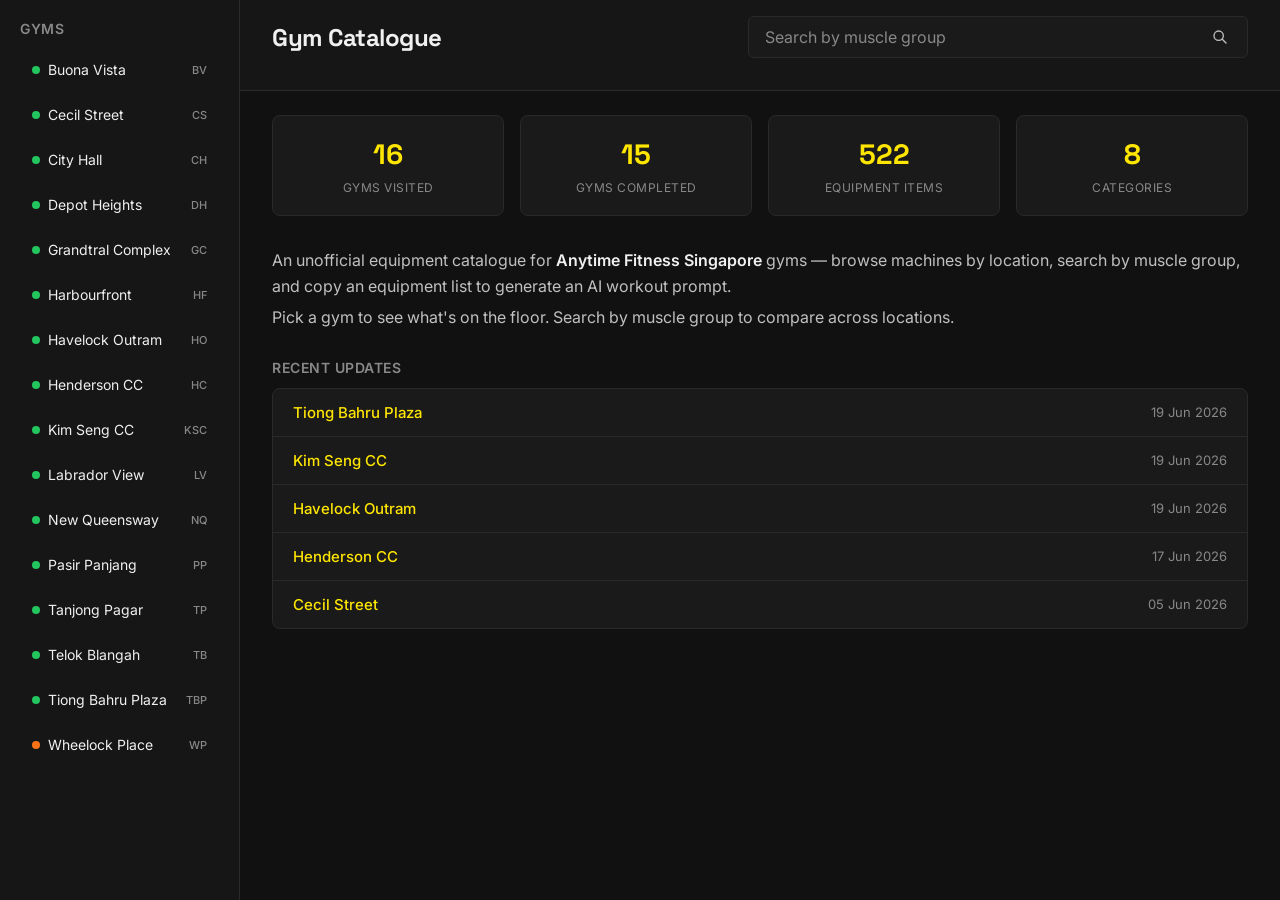
==== index.html @ 00fdc35c "refactor: consolidate all rear delt/pec fly equipment to ?equipment=Pec_Delt_Fly" ====
<!DOCTYPE html>
<html lang="en">
<head>
  <meta charset="UTF-8">
  <meta name="viewport" content="width=device-width, initial-scale=1.0">
  <title>Gym Catalogue</title>
  <link rel="preconnect" href="https://fonts.googleapis.com">
  <link rel="preconnect" href="https://fonts.gstatic.com" crossorigin>
  <link href="https://fonts.googleapis.com/css2?family=Space+Grotesk:wght@500;600;700&family=Inter:wght@400;500;600&display=swap" rel="stylesheet">
  <link rel="stylesheet" href="styles.css?v=3">
  <script>
    (function() {
      var t = localStorage.getItem('gymcat-theme');
      if (t === 'purple') document.documentElement.setAttribute('data-theme', 'purple');
    })();
  </script>
</head>
<body>
  <aside>
    <h2>Gyms</h2>
    <div class="gym-list" id="gymList"></div>
  </aside>

  <main>
    <div class="menu-overlay" id="menuOverlay"></div>
    <div class="search-overlay" id="searchOverlay"></div>

    <div class="mobile-menu" id="mobileMenu">
      <div class="mobile-menu-header">
        <button class="mobile-menu-close" id="mobileMenuCloseBtn">×</button>
        <h2>Gyms</h2>
      </div>
      <div class="gym-list" id="mobileGymList"></div>
    </div>

    <header>
      <div class="header-top">
        <button class="hamburger-btn" id="hamburgerBtn">
          <svg id='Gym_24' width='24' height='24' viewBox='0 0 24 24' xmlns='http://www.w3.org/2000/svg' xmlns:xlink='http://www.w3.org/1999/xlink'><rect width='24' height='24' stroke='none' fill='#000000' opacity='0'/><g transform="matrix(0.51 0 0 0.51 12 12)" ><path style="stroke: none; stroke-width: 1; stroke-dasharray: none; stroke-linecap: butt; stroke-dashoffset: 0; stroke-linejoin: miter; stroke-miterlimit: 4; fill: rgb(0,0,0); fill-rule: nonzero; opacity: 1;" transform=" translate(-24, -23.5)" d="M 23.951172 4 C 23.631328455573957 4.010922517000237 23.323359981622836 4.1238443141423 23.072266 4.322265600000001 L 8.859375 15.519531 C 7.0554772 16.941163 6 19.113506 6 21.410156 L 6 37.5 C 6 40.519774 8.4802259 43 11.5 43 L 36.5 43 C 39.519774 43 42 40.519774 42 37.5 L 42 21.410156 C 42 19.113506 40.944523 16.941163 39.140625 15.519531 L 24.927734 4.3222656 C 24.650349540229175 4.103140866911548 24.30449476949372 3.9890087429870817 23.951172 4 z M 24 7.4101562 L 37.285156 17.876953 C 38.369258 18.731322 39 20.030807 39 21.410156 L 39 37.5 C 39 38.898226 37.898226 40 36.5 40 L 11.5 40 C 10.101774 40 9 38.898226 9 37.5 L 9 21.410156 C 9 20.030807 9.6307412 18.731322 10.714844 17.876953 L 24 7.4101562 z M 17.476562 19.978516 C 16.64890151067337 19.99144637208509 15.98812720333533 20.6723236642177 16 21.5 L 16 23.5 C 16.007650434318233 22.959046125133643 15.723437055746007 22.455877953142583 15.256190725428507 22.183168417770215 C 14.788944395111008 21.910458882397847 14.211055604888992 21.910458882397847 13.743809274571493 22.183168417770215 C 13.276562944253993 22.455877953142583 12.992349565681769 22.959046125133643 13 23.5 L 13 31.5 C 12.992349565681769 32.040953874866354 13.276562944253993 32.54412204685742 13.743809274571493 32.81683158222979 C 14.211055604888994 33.08954111760215 14.788944395111008 33.08954111760215 15.256190725428509 32.81683158222978 C 15.723437055746007 32.54412204685742 16.007650434318233 32.040953874866354 16 31.5 L 16 33.5 C 15.992349565681769 34.040953874866354 16.276562944253993 34.54412204685742 16.743809274571493 34.81683158222979 C 17.211055604888994 35.08954111760215 17.78894439511101 35.08954111760215 18.256190725428507 34.81683158222978 C 18.723437055746007 34.54412204685742 19.007650434318233 34.040953874866354 19 33.5 L 19 29 L 29 29 L 29 33.5 C 28.992349565681767 34.040953874866354 29.276562944253993 34.54412204685742 29.743809274571493 34.81683158222979 C 30.211055604888994 35.08954111760215 30.78894439511101 35.08954111760215 31.256190725428507 34.81683158222978 C 31.723437055746007 34.54412204685742 32.00765043431823 34.040953874866354 32 33.5 L 32 31.5 C 31.992349565681767 32.040953874866354 32.276562944253996 32.54412204685742 32.74380927457149 32.81683158222979 C 33.21105560488899 33.08954111760215 33.78894439511101 33.08954111760215 34.25619072542851 32.81683158222978 C 34.72343705574601 32.54412204685742 35.00765043431823 32.040953874866354 35 31.5 L 35 23.5 C 35.00765043431823 22.959046125133643 34.72343705574601 22.455877953142583 34.25619072542851 22.183168417770215 C 33.78894439511101 21.910458882397847 33.21105560488899 21.910458882397847 32.74380927457149 22.183168417770215 C 32.27656294425399 22.455877953142583 31.992349565681767 22.959046125133643 32 23.5 L 32 21.5 C 32.00765043431823 20.959046125133643 31.723437055746007 20.455877953142583 31.256190725428507 20.183168417770215 C 30.788944395111006 19.910458882397847 30.211055604888994 19.910458882397847 29.743809274571493 20.183168417770215 C 29.276562944253993 20.455877953142583 28.992349565681767 20.959046125133643 29 21.5 L 29 26 L 19 26 L 19 21.5 C 19.005818528115807 21.09438134618371 18.847118847468515 20.703697162002683 18.560089622295813 20.417036087753083 C 18.273060397123114 20.130375013503485 17.882172851963873 19.97217688631442 17.476562 19.978516 z" stroke-linecap="round" /></g></svg>
        </button>
        <a href="/" id="homeLink" class="home-link"><h1>Gym Catalogue</h1></a>
        <div class="search-container" id="searchContainer">
          <input
            type="text"
            id="searchInput"
            class="search-input"
            placeholder="Search by muscle group"
          >
          <button id="searchBtn" class="search-btn" type="button">
            <svg fill="none" stroke="currentColor" viewBox="0 0 24 24"><path stroke-linecap="round" stroke-linejoin="round" stroke-width="2" d="M21 21l-6-6m2-5a7 7 0 11-14 0 7 7 0 0114 0z"></path></svg>
          </button>
          <div class="suggestions" id="suggestions"></div>
        </div>
        <button id="theme-toggle" class="theme-toggle" title="Switch accent colour" aria-label="Switch accent colour"></button>
        <button class="search-toggle-btn" id="searchToggleBtn">
          <svg class="search-icon" fill="none" stroke="currentColor" viewBox="0 0 24 24" style="display: block;"><path stroke-linecap="round" stroke-linejoin="round" stroke-width="2" d="M21 21l-6-6m2-5a7 7 0 11-14 0 7 7 0 0114 0z"></path></svg>
          <svg class="close-icon" fill="none" stroke="currentColor" viewBox="0 0 24 24" style="display: none;"><path stroke-linecap="round" stroke-linejoin="round" stroke-width="2" d="M6 18L18 6M6 6l12 12"></path></svg>
        </button>
      </div>
    </header>

    <div class="content" id="content">
      <div class="empty-state">Loading equipment data...</div>
    </div>

    <div class="modal-overlay" id="equipmentModalOverlay"></div>
    <div class="modal" id="equipmentModal">
      <div class="modal-body">
        <div class="modal-section inline-label">
          <label>Duration:</label>
          <div class="pill-group" id="durationGroup">
            <button type="button" class="pill-btn" data-value="30min">30min</button>
            <button type="button" class="pill-btn" data-value="45min">45min</button>
            <button type="button" class="pill-btn active" data-value="60min">60min</button>
            <button type="button" class="pill-btn" data-value="75min">75min</button>
            <button type="button" class="pill-btn" data-value="90min">90min</button>
          </div>
        </div>

        <div class="modal-section inline-label">
          <label>Focus:</label>
          <div class="pill-group" id="focusGroup">
            <button type="button" class="pill-btn" data-value="Push">Push</button>
            <button type="button" class="pill-btn" data-value="Pull">Pull</button>
            <button type="button" class="pill-btn" data-value="Legs">Legs</button>
            <button type="button" class="pill-btn active" data-value="Full Body">Full Body</button>
            <button type="button" class="pill-btn" data-value="Upper">Upper</button>
            <button type="button" class="pill-btn" data-value="Lower">Lower</button>
          </div>
        </div>

        <div class="modal-section">
          <pre id="equipmentText" class="equipment-text"></pre>
        </div>
      </div>
      <div class="modal-footer">
        <button id="copyEquipmentBtn" class="btn-primary">
          <svg class="btn-icon" width='20' height='20' viewBox='0 0 24 24' xmlns='http://www.w3.org/2000/svg'><g transform="matrix(1 0 0 1 12 12)"><path style="stroke: none; stroke-width: 1; stroke-dasharray: none; stroke-linecap: butt; stroke-dashoffset: 0; stroke-linejoin: miter; stroke-miterlimit: 4; fill: currentColor; fill-rule: nonzero; opacity: 1;" transform="translate(-12, -12)" d="M 4 2 C 2.895 2 2 2.895 2 4 L 2 17 C 2 17.552 2.448 18 3 18 C 3.552 18 4 17.552 4 17 L 4 4 L 17 4 C 17.552 4 18 3.552 18 3 C 18 2.448 17.552 2 17 2 L 4 2 z M 8 6 C 6.895 6 6 6.895 6 8 L 6 20 C 6 21.105 6.895 22 8 22 L 20 22 C 21.105 22 22 21.105 22 20 L 22 8 C 22 6.895 21.105 6 20 6 L 8 6 z M 8 8 L 20 8 L 20 20 L 8 20 L 8 8 z"/></g></svg>
          <span id="copyBtnText">Copy to Clipboard</span>
        </button>
        <button id="equipmentModalCloseBtn" class="btn-secondary">Close</button>
      </div>
    </div>
  </main>

  <script>
    const TAG_SUGGESTIONS = {
      'leg': ['quads', 'hamstrings', 'glutes', 'calves', 'adductors', 'abductors'],
      'upper': ['chest', 'back', 'shoulders', 'arms'],
      'back': ['back', 'biceps'],
      'lat': ['back', 'biceps'],
      'row': ['back', 'biceps'],
      'pull': ['back', 'biceps'],
      'rear': ['back', 'shoulders'],
      'delt': ['shoulders'],
      'chest': ['chest', 'triceps'],
      'fly': ['chest', 'back', 'shoulders'],
      'press': ['chest', 'shoulders', 'triceps'],
      'arm': ['biceps', 'triceps'],
      'bicep': ['biceps'],
      'tricep': ['triceps'],
      'shoulder': ['shoulders'],
      'core': ['core'],
      'card': ['cardio'],
      'quad': ['quads'],
      'ham': ['hamstrings'],
      'glute': ['glutes'],
      'calf': ['calves']
    };

    const ALL_TAGS = ['chest', 'back', 'shoulders', 'arms', 'biceps', 'triceps', 'legs', 'quads', 'hamstrings', 'glutes', 'calves', 'adductors', 'abductors', 'core', 'cardio', 'calisthenics'];

    const PRIMARY_TAGS = new Set(['chest', 'back', 'shoulders', 'arms', 'legs', 'core', 'cardio', 'calisthenics']);

    function isPrimaryTag(tag) {
      return PRIMARY_TAGS.has(tag);
    }

    const GYM_INITIALS = {
      'Buona Vista': 'BV',
      'City Hall': 'CH',
      'Cecil Street': 'CS',
      'Depot Heights': 'DH',
      'Grandtral Complex': 'GC',
      'Harbourfront': 'HF',
      'Henderson CC': 'HC',
      'Havelock Outram': 'HO',
      'Kim Seng CC': 'KSC',
      'Labrador View': 'LV',
      'New Queensway': 'NQ',
      'Pasir Panjang': 'PP',
      'Tanjong Pagar': 'TP',
      'Telok Blangah': 'TB',
      'Tiong Bahru Plaza': 'TBP',
      'Wheelock Place': 'WP'
    };

    const INITIAL_TO_GYM = {};
    Object.entries(GYM_INITIALS).forEach(([gym, initial]) => {
      INITIAL_TO_GYM[initial.toLowerCase()] = gym;
    });

    const machineTypeMap = {
      // Chest machines
      "Chest Press": "Chest Press",
      "Machine Chest Press": "Chest Press",
      "Iso-Lateral Chest Press": "Chest Press",
      "Incline Chest Press": "Chest Press",
      "Decline Chest Press": "Chest Press",
      "Plate-Loaded Chest Press": "Chest Press",
      "Converging Chest Press": "Chest Press",
      "Iso-Lateral Bench Press": "Chest Press",

      // Seated row machines
      "Seated Row": "Seated Row",
      "Machine Row": "Seated Row",
      "Iso-Lateral Row": "Seated Row",
      "Seal Row": "Seated Row",
      "Plate-Loaded Row": "Seated Row",
      "Plate-Loaded Seated Row": "Seated Row",
      "Row": "Seated Row",
      "Low Row": "Seated Row",

      // Lat pulldown machines
      "Lat Pulldown": "Lat Pulldown",
      "Machine Lat Pulldown": "Lat Pulldown",
      "Iso-Lateral Lat Pulldown": "Lat Pulldown",
      "Wide-Grip Lat Pulldown": "Lat Pulldown",
      "Close-Grip Lat Pulldown": "Lat Pulldown",
      "Iso-Lateral Front Lat Pulldown": "Lat Pulldown",

      // Leg press machines
      "Leg Press": "Leg Press",
      "45-Degree Leg Press": "Leg Press",
      "Angled Leg Press": "Leg Press",
      "Horizontal Leg Press": "Leg Press",
      "Vertical Leg Press": "Leg Press",
      "Seated Leg Press": "Leg Press",
      "Linear Leg Press": "Leg Press",

      // Hack squat machines
      "Hack Squat": "Hack Squat",
      "Linear Hack Squat": "Hack Squat",

      // Belt squat machines
      "Belt Squat": "Belt Squat",

      // Generic squat machines
      "Squat Machine": "Squat",
      "Perfect Squat": "Squat",
      "Super Squat Press": "Squat",

      // Shoulder press machines
      "Shoulder Press": "Shoulder Press",
      "Converging Shoulder Press": "Shoulder Press",
      "Multi-Press": "Shoulder Press",

      // Leg curl machines
      "Leg Curl": "Leg Curl",
      "Seated Leg Curl": "Leg Curl",
      "Prone Leg Curl": "Leg Curl",

      // Hip abduction/adduction machines
      "Hip Ab/Ad": "Hip Ab/Ad",
      "Hip Abduction Machine": "Hip Ab/Ad",
      "Hip Adduction Machine": "Hip Ab/Ad",
      "Hip Abductor/Adductor": "Hip Ab/Ad",
      "Hip Abduction/Adduction Machine": "Hip Ab/Ad",
      "Inner/Outer Thigh Machine": "Hip Ab/Ad",

      // Hip thrust machines
      "Hip Thrust": "Hip Thrust",
      "Hip Thrust Machine": "Hip Thrust",
      "Hip Thrust Elite": "Hip Thrust",
      "Glute Drive": "Hip Thrust",

      // Pectoral/rear delt fly machines
      "Pec Delt Fly": "Pec Delt Fly",
      "Rear Delt Fly": "Pec Delt Fly",
      "Rear Delt Reverse Fly Machine": "Pec Delt Fly",
      "Fly/Delt Machine": "Pec Delt Fly",
      "Rear Delt Machine": "Pec Delt Fly",
      "Rear Delt / Pec Fly": "Pec Delt Fly",
      "Pec Fly / Rear Delt": "Pec Delt Fly",
      "Pectoral Fly / Rear Deltoid": "Pec Delt Fly",
      "Rear Delt Pec Fly": "Pec Delt Fly",

      // Abdominal machines
      "Abdominal": "Abdominal",
      "Abdominal Crunch": "Abdominal",
      "Vertical Crunch": "Abdominal",

      // Back extension machines
      "Back Extension": "Back Extension",
      "Back Extension Bench": "Back Extension",

      // Lateral raise machines
      "Lateral Raise": "Lateral Raise",
      "Standing Lateral Raise": "Lateral Raise",
      "Plate Loaded Lat Raise": "Lateral Raise",

      // Cable equipment
      "Cable Station": "Cable Station",
      "Dual Cable Station": "Cable Station",
      "Adjustable Pulley": "Cable Station",
      "Multistation Adjustable Pulley": "Cable Station",
      "Single Pulley": "Cable Station",
      "Dual Adjustable Pulley": "Cable Station",
      "Multistation": "Cable Station",
      "Dual Pulley Pulldown": "Cable Station",
      "FTS Glide": "Cable Station",
      "Longpull 302": "Cable Row",
      "Pulldown 304": "Lat Pulldown",

      // Exercise balls
      "Exercise Ball 55cm": "Exercise Ball",
      "Exercise Ball 65cm": "Exercise Ball"
    };

    let equipmentData = null;
    let currentGym = null;
    let gyms = [];
    let searchMode = false;
    let selectedTags = [];
    let isLandingPage = true;
    let equipmentIndex = {};
    let selectedEquipment = null;

    function encodeEquipmentKey(machineType) {
      return machineType.replace(/ /g, '_').replace(/\//g, '-');
    }

    function decodeEquipmentKey(encoded) {
      return encoded.replace(/_/g, ' ').replace(/-/g, '/');
    }

    function buildEquipmentIndex() {
      equipmentIndex = {};
      for (const gymName of gyms) {
        const gymData = equipmentData.gyms[gymName];
        for (const [category, machines] of Object.entries(gymData.categories || {})) {
          for (const machine of machines) {
            if (machine.available === false) continue;
            // Map machine name to type, or use name if not in map
            const machineType = machineTypeMap[machine.name] || machine.name;
            if (!equipmentIndex[machineType]) {
              equipmentIndex[machineType] = [];
            }
            equipmentIndex[machineType].push({
              gym: gymName,
              category,
              brand: machine.brand,
              name: machine.name,
              notes: machine.notes,
              tags: machine.tags
            });
          }
        }
      }
    }

    async function loadEquipment() {
      try {
        let response = await fetch('equipment.json').catch(() => null);
        if (!response) {
          response = await fetch('./equipment.json').catch(() => null);
        }

        if (response && response.ok) {
          equipmentData = await response.json();
        } else {
          equipmentData = getMockEquipmentData();
        }

        gyms = Object.keys(equipmentData.gyms).sort((a, b) => {
          // Parse dates in "DD MMM YYYY" format
          const dateA = new Date(equipmentData.gyms[a].lastUpdated);
          const dateB = new Date(equipmentData.gyms[b].lastUpdated);
          return dateB - dateA; // Most recent first
        });
        if (gyms.length === 0) {
          showError('No gyms found in data');
          return;
        }

        buildEquipmentIndex();
        renderGymList();
        loadGymFromUrl();
        window.addEventListener('popstate', loadGymFromUrl);
      } catch (error) {
        showError(`Error: ${error.message}`);
      }
    }

    function getMockEquipmentData() {
      return {
        gyms: {
          'Cecil Street': {
            status: 'complete',
            categories: {
              'Upper': [
                { brand: 'Precor', name: 'Chest Press', notes: null, tags: ['chest', 'shoulders', 'triceps'] },
                { brand: 'Matrix', name: 'Lat Pulldown', notes: null, tags: ['back', 'biceps'] }
              ],
              'Lower': [
                { brand: 'Hoist', name: 'Leg Press', notes: null, tags: ['legs', 'quads', 'glutes'] }
              ]
            }
          },
          'Harbourfront': {
            status: 'ongoing',
            categories: {
              'Upper': [
                { brand: 'LifeFitness', name: 'Dual Pulley', notes: null, tags: ['arms', 'back', 'biceps', 'chest', 'core', 'shoulders', 'triceps'] }
              ]
            }
          },
          'Tanjong Pagar': {
            status: 'complete',
            categories: {
              'Calisthenics': [
                { brand: null, name: 'Pull-up Bar', notes: null, tags: ['arms', 'back', 'biceps', 'core'] }
              ]
            }
          }
        }
      };
    }

    function loadGymFromUrl() {
      const params = new URLSearchParams(window.location.search);
      const equipmentFromUrl = params.get('equipment');
      const tagFromUrl = params.get('tag');
      const gymFromUrl = params.get('gym');

      if (equipmentFromUrl) {
        isLandingPage = false;
        const decodedMachineType = decodeEquipmentKey(equipmentFromUrl);
        selectedEquipment = decodedMachineType;
        searchMode = true;
        selectedTags = [];
        document.getElementById('searchInput').value = '';
        updateSuggestions('');
        renderGymList();
        renderEquipmentResults(decodedMachineType);
      } else if (gymFromUrl && tagFromUrl && INITIAL_TO_GYM[gymFromUrl]) {
        // Both gym and tag are present - show filtered gym equipment
        isLandingPage = false;
        selectGym(INITIAL_TO_GYM[gymFromUrl], [tagFromUrl]);
      } else if (tagFromUrl) {
        isLandingPage = false;
        selectedTags = [tagFromUrl];
        searchMode = true;
        selectedEquipment = null;
        document.getElementById('searchInput').value = '';
        updateSuggestions('');
        renderGymList();
        renderSearchResults();
      } else if (gymFromUrl && INITIAL_TO_GYM[gymFromUrl]) {
        isLandingPage = false;
        selectGym(INITIAL_TO_GYM[gymFromUrl]);
      } else if (!currentGym) {
        isLandingPage = true;
        renderLandingPage();
      }
    }

    function renderGymList() {
      const gymList = document.getElementById('gymList');
      const mobileGymList = document.getElementById('mobileGymList');
      [gymList, mobileGymList].forEach(list => {
        if (!list) return;
        list.innerHTML = '';

        // Sort gyms alphabetically
        const sortedGyms = [...gyms].sort();

        sortedGyms.forEach(gym => {
          const link = document.createElement('a');
          link.className = 'gym-item' + (gym === currentGym ? ' active' : '');
          link.href = '?gym=' + GYM_INITIALS[gym].toLowerCase();

          const dot = document.createElement('div');
          dot.className = 'status-dot ' + equipmentData.gyms[gym].status;

          const name = document.createElement('span');
          name.className = 'gym-name';
          name.textContent = gym;

          const initial = document.createElement('span');
          initial.className = 'gym-initial';
          initial.textContent = GYM_INITIALS[gym];

          link.appendChild(dot);
          link.appendChild(name);
          link.appendChild(initial);
          link.addEventListener('click', closeMobileMenu);
          list.appendChild(link);
        });
      });
    }

    function closeMobileMenu() {
      document.getElementById('mobileMenu').classList.remove('active');
      document.getElementById('menuOverlay').classList.remove('active');
      document.body.classList.remove('menu-open');
    }

    function selectGym(gym, tagsToPreserve = []) {
      searchMode = false;
      selectedTags = tagsToPreserve;
      selectedEquipment = null;
      currentGym = gym;
      document.getElementById('searchInput').value = '';
      updateSuggestions('');
      document.getElementById('searchOverlay').classList.remove('active');
      document.getElementById('searchContainer').classList.remove('active');
      const searchIcon = document.querySelector('.search-icon');
      const closeIcon = document.querySelector('.close-icon');
      searchIcon.style.display = 'block';
      closeIcon.style.display = 'none';
      const url = tagsToPreserve.length > 0
        ? `?gym=${GYM_INITIALS[gym].toLowerCase()}&${tagsToPreserve.map(tag => `tag=${tag}`).join('&')}`
        : `?gym=${GYM_INITIALS[gym].toLowerCase()}`;
      window.history.pushState(null, '', url);
      renderGymList();
      renderEquipment();
    }

    function updateSuggestions(input) {
      const suggestionsDiv = document.getElementById('suggestions');
      const inputLower = input.toLowerCase().trim();

      if (!inputLower) {
        suggestionsDiv.innerHTML = '';
        return;
      }

      let relatedTags = new Set();

      for (const [key, tags] of Object.entries(TAG_SUGGESTIONS)) {
        if (key.includes(inputLower) || inputLower.includes(key)) {
          tags.forEach(tag => relatedTags.add(tag));
        }
      }

      if (relatedTags.size === 0) {
        ALL_TAGS.forEach(tag => {
          if (tag.includes(inputLower)) {
            relatedTags.add(tag);
          }
        });
      }

      suggestionsDiv.innerHTML = Array.from(relatedTags)
        .slice(0, 8)
        .map(tag => `
          <div class="suggestion-chip${isPrimaryTag(tag) ? ' primary' : ''}" onclick="selectTag('${tag}')">${tag}</div>
        `)
        .join('');
    }

    function selectTag(tag) {
      selectedTags = [tag];
      searchMode = true;
      selectedEquipment = null;
      document.getElementById('suggestions').innerHTML = '';
      document.getElementById('suggestions').classList.remove('active');
      document.getElementById('searchContainer').classList.remove('active');
      document.getElementById('searchOverlay').classList.remove('active');
      const searchIcon = document.querySelector('.search-icon');
      const closeIcon = document.querySelector('.close-icon');
      searchIcon.style.display = 'block';
      closeIcon.style.display = 'none';
      window.history.pushState(null, '', `?tag=${tag}`);
      renderGymList();
      renderSearchResults();
    }

function selectEquipment(machineName) {
      // Map machine name to type
      const machineType = machineTypeMap[machineName] || machineName;
      selectedEquipment = machineType;
      searchMode = true;
      selectedTags = [];
      document.getElementById('suggestions').innerHTML = '';
      document.getElementById('suggestions').classList.remove('active');
      document.getElementById('searchContainer').classList.remove('active');
      document.getElementById('searchOverlay').classList.remove('active');
      const searchIcon = document.querySelector('.search-icon');
      const closeIcon = document.querySelector('.close-icon');
      searchIcon.style.display = 'block';
      closeIcon.style.display = 'none';
      window.history.pushState(null, '', `?equipment=${encodeEquipmentKey(machineType)}`);
      renderGymList();
      renderEquipmentResults(machineType);
    }

    function renderEquipmentResults(machineType) {
      const content = document.getElementById('content');
      const locations = equipmentIndex[machineType] || [];

      if (locations.length === 0) {
        content.innerHTML = '<div class="empty-state">Equipment not found</div>';
        return;
      }

      // Group locations by gym
      const gymGroups = {};
      locations.forEach(({ gym, brand, name, notes }) => {
        if (!gymGroups[gym]) {
          gymGroups[gym] = [];
        }
        gymGroups[gym].push({ brand, name, notes });
      });

      const uniqueGyms = new Set(locations.map(loc => loc.gym));
      let html = `<div class="search-result-header">${machineType} found in ${uniqueGyms.size} gym${uniqueGyms.size !== 1 ? 's' : ''}</div>`;

      // Render grouped by gym
      const gymList = Object.keys(gymGroups).sort();
      gymList.forEach(gym => {
        const gymInitial = GYM_INITIALS[gym].toLowerCase();
        html += `<h3 class="equipment-gym-heading"><a href="?gym=${gymInitial}" class="outlet-link">${gym}</a></h3>`;

        gymGroups[gym].forEach(({ brand, name, notes }) => {
          const isBranded = brand && brand !== 'Unknown';
          const brandDisplay = isBranded ? `<strong>${brand}</strong> ` : '';
          const notesHtml = notes ? `<span class="equipment-notes">${notes}</span>` : '';
          html += `<div class="equipment-item"><span>${brandDisplay}${name}${notesHtml ? ' ' + notesHtml : ''}</span></div>`;
        });
      });

      content.innerHTML = html;
    }

    function renderSearchResults() {
      const content = document.getElementById('content');

      if (selectedTags.length === 0) {
        renderEquipment();
        return;
      }

      // Group matches by gym
      const gymMatches = {};
      let totalMachines = 0;

      for (const gymName of gyms) {
        const gymData = equipmentData.gyms[gymName];
        const matches = [];

        for (const [category, machines] of Object.entries(gymData.categories || {})) {
          for (const machine of machines) {
            if (machine.available === false) continue;
            const machineMatches = selectedTags.some(tag => machine.tags.includes(tag));
            if (machineMatches) {
              matches.push({ category, machine });
              totalMachines++;
            }
          }
        }

        if (matches.length > 0) {
          gymMatches[gymName] = matches.sort((a, b) => {
            if (a.category !== b.category) return a.category.localeCompare(b.category);
            return a.machine.name.localeCompare(b.machine.name);
          });
        }
      }

      const gymsWithMatches = Object.keys(gymMatches);
      const sortedGyms = gymsWithMatches.sort((a, b) => {
        return gymMatches[b].length - gymMatches[a].length;
      });

      let html = `<div class="search-result-header">${totalMachines} machines across ${gymsWithMatches.length} gyms matching: ${selectedTags.map(t => '<strong>' + t + '</strong>').join(', ')}</div>`;

      // Gym summary cards (show count and preview)
      const gymSummaryRows = sortedGyms.map(gymName => {
        const matches = gymMatches[gymName];
        const gymInitial = GYM_INITIALS[gymName].toLowerCase();
        const equipmentNames = [...new Set(matches.map(m => m.machine.name))];
        const preview = equipmentNames.slice(0, 3).join(', ') + (equipmentNames.length > 3 ? `, +${equipmentNames.length - 3} more` : '');
        const tagParams = selectedTags.map(tag => `tag=${tag}`).join('&');

        return `
          <div class="gym-summary-row">
            <div class="gym-summary-count">${matches.length}</div>
            <div class="gym-summary-info">
              <a href="?gym=${gymInitial}&${tagParams}" class="gym-summary-name">${gymName}</a>
              <div class="gym-summary-preview">${preview}</div>
            </div>
          </div>
        `;
      }).join('');

      html += `
        <div class="gym-summaries">
          <div class="gym-summary-header">
            <div class="gym-summary-count-col">Equipment Count</div>
            <div class="gym-summary-info-col">Gym & Preview</div>
          </div>
          ${gymSummaryRows}
        </div>
      `;

      content.innerHTML = html || '<div class="empty-state">No equipment matches your search</div>';
    }

    function renderEquipment() {
      const content = document.getElementById('content');
      const gymData = equipmentData.gyms[currentGym];
      const status = gymData.status;
      const lastUpdatedDate = gymData.lastUpdated || 'Unknown';
      const statusBadge = status === 'complete' ? `✓ Complete — updated ${lastUpdatedDate}` : `⚠ Partial — updated ${lastUpdatedDate}`;

      let html = `
        <div class="gym-header">
          <div class="gym-title-section">
            <div class="gym-title">${currentGym}</div>
            <div class="status-badge">${statusBadge}</div>
          </div>
          <button class="btn-copy-equipment" id="openEquipmentModalBtn">
            <svg class="btn-icon" width='20' height='20' viewBox='0 0 24 24' xmlns='http://www.w3.org/2000/svg'><g transform="matrix(1 0 0 1 12 12)"><path style="stroke: none; stroke-width: 1; stroke-dasharray: none; stroke-linecap: butt; stroke-dashoffset: 0; stroke-linejoin: miter; stroke-miterlimit: 4; fill: currentColor; fill-rule: nonzero; opacity: 1;" transform="translate(-12, -12)" d="M 4 2 C 2.895 2 2 2.895 2 4 L 2 17 C 2 17.552 2.448 18 3 18 C 3.552 18 4 17.552 4 17 L 4 4 L 17 4 C 17.552 4 18 3.552 18 3 C 18 2.448 17.552 2 17 2 L 4 2 z M 8 6 C 6.895 6 6 6.895 6 8 L 6 20 C 6 21.105 6.895 22 8 22 L 20 22 C 21.105 22 22 21.105 22 20 L 22 8 C 22 6.895 21.105 6 20 6 L 8 6 z M 8 8 L 20 8 L 20 20 L 8 20 L 8 8 z"/></g></svg>
            Copy Equipment
          </button>
        </div>
      `;

      // Collect all machines grouped by category
      const categoryGroups = {};
      for (const [category, machines] of Object.entries(gymData.categories || {})) {
        if (!machines || machines.length === 0) continue;
        categoryGroups[category] = machines;
      }

      if (Object.keys(categoryGroups).length === 0) {
        content.innerHTML = '<div class="empty-state">No equipment data for this gym</div>';
        return;
      }

      // Filter by tags if present in URL
      const filterTags = selectedTags.length > 0 ? selectedTags : [];
      if (filterTags.length > 0) {
        const matchCount = Object.values(categoryGroups).reduce((count, machines) => {
          return count + machines.filter(m => m.available !== false && filterTags.some(tag => m.tags.includes(tag))).length;
        }, 0);
        const tagDisplay = filterTags.map(t => `<strong>${t}</strong>`).join(', ');
        html += `<div class="search-result-header">${currentGym} has ${matchCount} machines matching: ${tagDisplay} — <a href="?gym=${GYM_INITIALS[currentGym].toLowerCase()}">view full equipment list</a></div>`;
      }

      // Check if any machines match filters
      const hasMatchingMachines = Object.values(categoryGroups).some(machines =>
        filterTags.length === 0 || machines.some(m => m.available !== false && filterTags.some(tag => m.tags.includes(tag)))
      );

      if (!hasMatchingMachines) {
        html += '<div class="empty-state">No equipment matches these filters</div>';
        content.innerHTML = html;
        return;
      }

      // Render category cards
      const categoryCards = Object.entries(categoryGroups).map(([category, machines]) => {
        // Filter machines by tags if present
        const displayedMachines = filterTags.length > 0
          ? machines.filter(m => m.available !== false && filterTags.some(tag => m.tags.includes(tag)))
          : machines;

        if (displayedMachines.length === 0) return '';

        const machinesHtml = displayedMachines.map(machine => {
          const isBranded = machine.brand !== 'Unknown';
          const brandDisplay = isBranded ? `<span class="equipment-brand">${machine.brand}</span> ` : '';
          const tagsHtml = machine.tags.map(tag => `<span class="tag" onclick="selectTag('${tag}')">${tag}</span>`).join('');
          if (machine.available === false) {
            return `
            <div class="equipment-item equipment-item--unavailable">
              <span class="equipment-unavailable" title="Not available at ${currentGym}"><span class="equipment-brand">${isBranded ? machine.brand : ''}</span>${isBranded ? ' ' : ''}<strong>${machine.name}</strong></span>
              <div class="equipment-tags">
                ${tagsHtml}
              </div>
            </div>
          `;
          }
          const notesHtml = machine.notes ? `<span class="equipment-notes">${machine.notes}</span>` : '';
          return `
            <div class="equipment-item">
              <span class="clickable-equipment" onclick="selectEquipment('${machine.name.replace(/'/g, "\\'")}')">${brandDisplay}<strong>${machine.name}</strong>${notesHtml ? ' ' + notesHtml : ''}</span>
              <div class="equipment-tags">
                ${tagsHtml}
              </div>
            </div>
          `;
        }).join('');

        return `
          <div class="category-card">
            <div class="category-card-header">
              <h3 class="category-card-heading">${category}</h3>
            </div>
            <div class="category-card-content">
              <div class="equipment-list">
                ${machinesHtml}
              </div>
            </div>
          </div>
        `;
      }).filter(card => card !== '').join('');

      html += `
        <div class="category-cards">
          ${categoryCards}
        </div>
      `;

      content.innerHTML = html;
      styleClickableEquipment();
    }

    function styleClickableEquipment() {
      const equipmentElements = document.querySelectorAll('.clickable-equipment');
      equipmentElements.forEach(elem => {
        elem.style.color = '#333333';
      });
    }

    function showError(message) {
      document.getElementById('content').innerHTML = `<div class="error">${message}</div>`;
    }

    function renderLandingPage() {
      const content = document.getElementById('content');

      // Filter to only complete gyms and sort by lastUpdated (most recent first)
      const completeGyms = gyms.filter(gymName => equipmentData.gyms[gymName].status === 'complete');
      const sortedCompleteGyms = completeGyms.sort((a, b) => {
        const dateA = new Date(equipmentData.gyms[a].lastUpdated);
        const dateB = new Date(equipmentData.gyms[b].lastUpdated);
        return dateB - dateA;
      });

      // Calculate summary stats
      let totalEquipment = 0;
      const totalCategories = new Set();
      Object.values(equipmentData.gyms).forEach(gym => {
        Object.keys(gym.categories).forEach(cat => {
          totalCategories.add(cat);
          totalEquipment += gym.categories[cat].filter(m => m.available !== false).length;
        });
      });

      // Build mobile gym grid (complete gyms only, 2-per-row)
      const completeGymButtons = gyms
        .filter(gymName => equipmentData.gyms[gymName].status === 'complete')
        .map(gymName => `<button class="gym-quick-btn" onclick="selectGym('${gymName.replace(/'/g, "\\'")}')">
          ${gymName}
        </button>`).join('');

      let html = `
        <div class="inventory-summary">
          <div class="summary-item">
            <div class="summary-value">${gyms.length}</div>
            <div class="summary-label">Gyms Visited</div>
          </div>
          <div class="summary-item">
            <div class="summary-value">${completeGyms.length}</div>
            <div class="summary-label">Gyms Completed</div>
          </div>
          <div class="summary-item">
            <div class="summary-value">${totalEquipment}</div>
            <div class="summary-label">Equipment Items</div>
          </div>
          <div class="summary-item">
            <div class="summary-value">${totalCategories.size}</div>
            <div class="summary-label">Categories</div>
          </div>
        </div>

        <div class="homepage-intro">
          <p>An unofficial equipment catalogue for <strong>Anytime Fitness Singapore</strong> gyms — browse machines by location, search by muscle group, and copy an equipment list to generate an AI workout prompt.</p>
          <p>Pick a gym to see what's on the floor. Search by muscle group to compare across locations.</p>
        </div>

        <div class="homepage-gym-index">
          <div class="homepage-gym-grid">${completeGymButtons}</div>
        </div>
      `;

      // Recent updates: top 5 gyms sorted by lastUpdated
      const recentGyms = [...gyms]
        .filter(gymName => equipmentData.gyms[gymName].lastUpdated)
        .sort((a, b) => new Date(equipmentData.gyms[b].lastUpdated) - new Date(equipmentData.gyms[a].lastUpdated))
        .slice(0, 5);

      html += `<div class="recent-updates"><h2 class="recent-updates-title">Recent Updates</h2><ul class="recent-updates-list">`;
      recentGyms.forEach(gymName => {
        const gymData = equipmentData.gyms[gymName];
        html += `
          <li class="recent-update-item">
            <button class="recent-update-gym" onclick="selectGym('${gymName.replace(/'/g, "\\'")}')">${gymName}</button>
            <span class="recent-update-date">${gymData.lastUpdated}</span>
          </li>
        `;
      });
      html += `</ul></div>`;

      content.innerHTML = html;
    }

    function toggleGymSection(headerElement) {
      const section = headerElement.closest('.inventory-gym-section');
      const categoriesDiv = section.querySelector('.inventory-categories');
      const toggleBtn = headerElement.querySelector('.inventory-accordion-toggle');
      const isExpanded = section.getAttribute('data-expanded') === 'true';

      if (isExpanded) {
        section.setAttribute('data-expanded', 'false');
        toggleBtn.setAttribute('aria-expanded', 'false');
        toggleBtn.textContent = '▶';
        categoriesDiv.classList.add('collapsed');
      } else {
        section.setAttribute('data-expanded', 'true');
        toggleBtn.setAttribute('aria-expanded', 'true');
        toggleBtn.textContent = '▼';
        categoriesDiv.classList.remove('collapsed');
      }
    }

    // Equipment Modal Functions
    function openEquipmentModal() {
      if (!currentGym) {
        console.warn('No gym selected');
        return;
      }

      const modal = document.getElementById('equipmentModal');
      const overlay = document.getElementById('equipmentModalOverlay');

      // Reset to defaults - be more specific with selectors
      document.querySelectorAll('#durationGroup .pill-btn').forEach(btn => btn.classList.remove('active'));
      document.querySelectorAll('#focusGroup .pill-btn').forEach(btn => btn.classList.remove('active'));
      document.getElementById('durationGroup').querySelector('[data-value="60min"]').classList.add('active');
      document.getElementById('focusGroup').querySelector('[data-value="Full Body"]').classList.add('active');

      modal.classList.add('active');
      overlay.classList.add('active');

      updateEquipmentModalText();
    }

    function closeEquipmentModal() {
      const modal = document.getElementById('equipmentModal');
      const overlay = document.getElementById('equipmentModalOverlay');
      modal.classList.remove('active');
      overlay.classList.remove('active');
    }

    function updateEquipmentModalText() {
      const gymData = equipmentData.gyms[currentGym];
      const status = gymData.status === 'complete' ? 'Complete' : 'Incomplete';

      const duration = document.querySelector('#durationGroup .pill-btn.active').dataset.value;
      const focusArea = document.querySelector('#focusGroup .pill-btn.active').dataset.value;

      let text = `I'm at ${currentGym}. Generate me a ${duration} ${focusArea} workout from these equipment:\n\n`;

      // Organize by category (exclude explicitly-unavailable equipment)
      for (const [category, machines] of Object.entries(gymData.categories || {})) {
        const availableMachines = (machines || []).filter(m => m.available !== false);
        if (availableMachines.length === 0) continue;
        text += `${category}:\n`;

        availableMachines.forEach(machine => {
          const brandPart = machine.brand && machine.brand !== 'Unknown' ? `${machine.brand}: ` : '';
          const equipmentLine = `${brandPart}${machine.name}${machine.notes ? ` (${machine.notes})` : ''}`;
          text += `- ${equipmentLine}\n`;
        });

        text += `\n`;
      }

      text += `${currentGym} (${status})`;

      document.getElementById('equipmentText').textContent = text;
    }

    function copyEquipmentToClipboard() {
      const textEl = document.getElementById('equipmentText');
      if (!textEl) {
        console.error('Equipment text element not found');
        return;
      }

      const text = textEl.textContent;
      if (!text) {
        console.error('No text to copy');
        return;
      }

      const btn = document.getElementById('copyEquipmentBtn');
      const textSpan = document.getElementById('copyBtnText');
      const originalText = textSpan.textContent;

      // Try modern Clipboard API first
      if (navigator.clipboard && navigator.clipboard.writeText) {
        navigator.clipboard.writeText(text).then(() => {
          textSpan.textContent = 'Copied!';
          btn.disabled = true;
          setTimeout(() => {
            textSpan.textContent = originalText;
            btn.disabled = false;
          }, 2000);
        }).catch(() => {
          fallbackCopy(text, btn, textSpan, originalText);
        });
      } else {
        // Fallback for HTTP or older browsers
        fallbackCopy(text, btn, textSpan, originalText);
      }
    }

    function fallbackCopy(text, btn, textSpan, originalText) {
      const textarea = document.createElement('textarea');
      textarea.value = text;
      textarea.style.position = 'fixed';
      textarea.style.opacity = '0';
      document.body.appendChild(textarea);

      try {
        textarea.select();
        const success = document.execCommand('copy');
        if (success) {
          textSpan.textContent = 'Copied!';
          btn.disabled = true;
          setTimeout(() => {
            textSpan.textContent = originalText;
            btn.disabled = false;
          }, 2000);
        } else {
          throw new Error('execCommand failed');
        }
      } catch (err) {
        console.error('Fallback copy failed:', err);
        textSpan.textContent = 'Copy failed';
        setTimeout(() => {
          textSpan.textContent = originalText;
        }, 2000);
      } finally {
        document.body.removeChild(textarea);
      }
    }

    // Event listeners
    document.getElementById('searchInput').addEventListener('input', (e) => {
      updateSuggestions(e.target.value);
    });

    document.getElementById('searchInput').addEventListener('focus', () => {
      const suggestionsDiv = document.getElementById('suggestions');
      suggestionsDiv.innerHTML = Array.from(PRIMARY_TAGS)
        .sort()
        .map(tag => `
          <div class="suggestion-chip primary" onclick="selectTag('${tag}')">${tag}</div>
        `)
        .join('');
      suggestionsDiv.classList.add('active');
    });

    document.getElementById('hamburgerBtn').addEventListener('click', () => {
      const searchContainer = document.getElementById('searchContainer');
      searchContainer.classList.remove('active');
      document.getElementById('suggestions').classList.remove('active');
      document.getElementById('searchOverlay').classList.remove('active');

      const mobileMenu = document.getElementById('mobileMenu');
      mobileMenu.classList.toggle('active');
      document.getElementById('menuOverlay').classList.toggle('active');

      if (mobileMenu.classList.contains('active')) {
        document.body.classList.add('menu-open');
      } else {
        document.body.classList.remove('menu-open');
      }
    });

    document.getElementById('menuOverlay').addEventListener('click', closeMobileMenu);

    document.getElementById('mobileMenuCloseBtn').addEventListener('click', closeMobileMenu);

    document.getElementById('searchToggleBtn').addEventListener('click', () => {
      const searchContainer = document.getElementById('searchContainer');
      const searchOverlay = document.getElementById('searchOverlay');
      const searchIcon = document.querySelector('.search-icon');
      const closeIcon = document.querySelector('.close-icon');

      searchContainer.classList.toggle('active');
      searchOverlay.classList.toggle('active');

      if (searchContainer.classList.contains('active')) {
        searchIcon.style.display = 'none';
        closeIcon.style.display = 'block';
        setTimeout(() => {
          document.getElementById('searchInput').focus();
        }, 200);
      } else {
        searchIcon.style.display = 'block';
        closeIcon.style.display = 'none';
        document.getElementById('suggestions').classList.remove('active');
      }
    });

    document.getElementById('searchOverlay').addEventListener('click', () => {
      document.getElementById('searchContainer').classList.remove('active');
      document.getElementById('searchOverlay').classList.remove('active');
      document.getElementById('suggestions').classList.remove('active');
    });

    document.getElementById('searchBtn').addEventListener('click', () => {
      const input = document.getElementById('searchInput').value.toLowerCase().trim();
      if (!input) return;

      let matchingTags = [];

      if (ALL_TAGS.includes(input)) {
        matchingTags = [input];
      } else {
        for (const [key, tags] of Object.entries(TAG_SUGGESTIONS)) {
          if (key.includes(input) || input.includes(key)) {
            matchingTags.push(...tags);
            break;
          }
        }

        if (matchingTags.length === 0) {
          matchingTags = ALL_TAGS.filter(tag => tag.includes(input));
        }
      }

      if (matchingTags.length > 0) {
        selectTag(matchingTags[0]);
        document.getElementById('searchContainer').classList.remove('active');
        document.getElementById('suggestions').classList.remove('active');
      }
    });

    document.addEventListener('keydown', (e) => {
      if (e.key === 'Escape') {
        const searchContainer = document.getElementById('searchContainer');
        if (searchContainer.classList.contains('active')) {
          searchContainer.classList.remove('active');
          document.getElementById('suggestions').classList.remove('active');
        }
      }
    });

    document.addEventListener('click', (e) => {
      const searchContainer = document.getElementById('searchContainer');
      if (!searchContainer.contains(e.target)) {
        document.getElementById('suggestions').innerHTML = '';
      }
    });

    // Equipment Modal Event Listeners
    document.addEventListener('click', (e) => {
      if (e.target.closest('#openEquipmentModalBtn')) {
        openEquipmentModal();
      }
    });

    document.getElementById('equipmentModalCloseBtn').addEventListener('click', closeEquipmentModal);

    document.getElementById('equipmentModalOverlay').addEventListener('click', closeEquipmentModal);

    document.addEventListener('click', (e) => {
      if (e.target.classList.contains('pill-btn')) {
        const group = e.target.parentElement;
        group.querySelectorAll('.pill-btn').forEach(btn => btn.classList.remove('active'));
        e.target.classList.add('active');
        updateEquipmentModalText();
      }
    });

    document.getElementById('copyEquipmentBtn').addEventListener('click', copyEquipmentToClipboard);

    // Home link click handler
    document.getElementById('homeLink').addEventListener('click', (e) => {
      e.preventDefault();
      isLandingPage = true;
      currentGym = null;
      searchMode = false;
      selectedTags = [];
      selectedEquipment = null;
      document.getElementById('searchInput').value = '';
      document.getElementById('suggestions').innerHTML = '';
      document.getElementById('searchOverlay').classList.remove('active');
      document.getElementById('searchContainer').classList.remove('active');
      const searchIcon = document.querySelector('.search-icon');
      const closeIcon = document.querySelector('.close-icon');
      searchIcon.style.display = 'block';
      closeIcon.style.display = 'none';
      window.history.pushState(null, '', '/');
      renderGymList();
      renderLandingPage();
    });

    document.getElementById('theme-toggle').addEventListener('click', function() {
      var el = document.documentElement;
      var isPurple = el.getAttribute('data-theme') === 'purple';
      if (isPurple) {
        el.removeAttribute('data-theme');
        localStorage.setItem('gymcat-theme', 'yellow');
      } else {
        el.setAttribute('data-theme', 'purple');
        localStorage.setItem('gymcat-theme', 'purple');
      }
    });

    loadEquipment();
  </script>
</body>
</html>
---- styles.css ----
@charset "UTF-8";
:root {
  /* Base backgrounds */
  --bg-base: #111111;
  --bg-surface: #1a1a1a;
  --bg-sidebar: #161616;
  --bg-header: #161616;
  /* Borders */
  --border: #2a2a2a;
  --border-subtle: #1e1e1e;
  /* Text */
  --text-primary: #f0f0f0;
  --text-secondary: #c0c0c0;
  --text-tertiary: #888888;
  /* Accent — Electric Yellow */
  --accent: #FFE600;
  --accent-hover: #FFC700;
  --accent-muted: rgba(255, 230, 0, 0.12);
  --on-accent: #111111;
  /* Status */
  --status-complete: #22c55e;
  --status-partial: #f97316;
  --status-error: #ef4444;
  /* Theme toggle — shows the OTHER theme's color */
  --toggle-preview: #8B5CF6;
}

[data-theme=purple] {
  --bg-base: #0f0f1a;
  --bg-surface: #1a1025;
  --bg-sidebar: #130e1e;
  --bg-header: #130e1e;
  --border: #2a1f3a;
  --border-subtle: #1f1530;
  --text-secondary: #c4b8d8;
  --text-tertiary: #8a7ea0;
  --accent: #8B5CF6;
  --accent-hover: #7C3AED;
  --accent-muted: rgba(139, 92, 246, 0.15);
  --on-accent: #ffffff;
  --toggle-preview: #FFE600;
}

* {
  margin: 0;
  padding: 0;
  box-sizing: border-box;
}

body {
  font-family: "Inter", -apple-system, BlinkMacSystemFont, "Segoe UI", Roboto, "Helvetica Neue", Arial, sans-serif;
  background-color: var(--bg-base);
  color: var(--text-primary);
  display: flex;
  min-height: 100vh;
}
body.menu-open {
  overflow: hidden;
}

h1 {
  font-family: "Space Grotesk", -apple-system, BlinkMacSystemFont, "Segoe UI", sans-serif;
  font-size: 24px;
  font-weight: 700;
  letter-spacing: -0.5px;
}

h2 {
  font-size: 14px;
  font-weight: 600;
  color: var(--text-tertiary);
  margin-bottom: 12px;
  text-transform: uppercase;
  letter-spacing: 0.5px;
}

h3 {
  font-family: "Space Grotesk", -apple-system, BlinkMacSystemFont, "Segoe UI", sans-serif;
  font-size: 16px;
  font-weight: 600;
  color: var(--text-primary);
}

table {
  width: 100%;
  border-collapse: collapse;
  margin-bottom: 32px;
}

table thead {
  background-color: var(--bg-surface);
}

table th {
  padding: 12px;
  text-align: left;
  font-weight: 600;
  font-size: 14px;
  border-bottom: 2px solid var(--border);
}

table td {
  padding: 12px;
  border-bottom: none;
  font-size: 14px;
}

table tr:not(.tags-row) td {
  border-bottom: none;
}

table tr:hover {
  background-color: var(--bg-surface);
}

a {
  text-decoration: none;
  color: inherit;
  cursor: pointer;
}

.status-dot {
  width: 8px;
  height: 8px;
  border-radius: 50%;
  flex-shrink: 0;
}
.status-dot.complete {
  background-color: var(--status-complete);
}
.status-dot.ongoing {
  background-color: var(--status-partial);
}

.gym-item {
  padding: 12px;
  border-radius: 6px;
  cursor: pointer;
  font-size: 14px;
  display: flex;
  align-items: center;
  gap: 8px;
  transition: all 0.2s;
  text-decoration: none;
  color: var(--text-primary);
  text-align: left;
  width: 100%;
}
.gym-item:hover {
  background-color: var(--bg-surface);
}
.gym-item.active {
  background-color: var(--accent-muted);
  color: var(--accent);
  font-weight: 500;
  box-shadow: inset 3px 0 0 var(--accent);
}

.gym-name {
  flex: 1;
  min-width: 0;
  white-space: nowrap;
  overflow: hidden;
  text-overflow: ellipsis;
}

.gym-initial {
  font-size: 11px;
  color: var(--text-tertiary);
  font-weight: 500;
  min-width: 20px;
  text-align: right;
}

.gym-item.active .gym-initial {
  color: var(--accent);
  opacity: 0.7;
}

.gym-header {
  display: flex;
  justify-content: space-between;
  align-items: center;
  margin-bottom: 16px;
  padding-bottom: 8px;
  border-bottom: 2px solid var(--border);
}

.gym-title {
  font-size: 20px;
  font-weight: 600;
  margin-bottom: 0;
  padding-bottom: 0;
  border-bottom: none;
}

.status-badge {
  font-size: 12px;
  color: var(--text-tertiary);
  margin-bottom: 0;
  white-space: nowrap;
}

button {
  background: none;
  border: none;
  cursor: pointer;
  font-family: "Inter", -apple-system, BlinkMacSystemFont, "Segoe UI", Roboto, "Helvetica Neue", Arial, sans-serif;
}

.search-btn {
  position: absolute;
  right: 12px;
  top: 50%;
  transform: translateY(-50%);
  background: none;
  border: none;
  cursor: pointer;
  padding: 8px;
  width: 32px;
  height: 32px;
  display: flex;
  align-items: center;
  justify-content: center;
}
.search-btn svg {
  width: 20px;
  height: 20px;
  color: var(--text-secondary);
  stroke-width: 1.5;
}
.search-btn:hover svg {
  color: var(--text-primary);
}

.hamburger-btn {
  display: none;
  background: none;
  border: none;
  cursor: pointer;
  padding: 8px;
  width: 40px;
  height: 40px;
  align-items: center;
  justify-content: center;
}
.hamburger-btn svg {
  width: 24px;
  height: 24px;
  color: var(--accent);
}
.hamburger-btn svg path {
  fill: currentColor !important;
}

.search-toggle-btn {
  display: none;
  background: none;
  border: none;
  cursor: pointer;
  padding: 8px;
  width: 40px;
  height: 40px;
  align-items: center;
  justify-content: center;
}
.search-toggle-btn svg {
  width: 24px;
  height: 24px;
  color: var(--text-primary);
}

.mobile-menu-close {
  background: none;
  border: none;
  cursor: pointer;
  font-size: 28px;
  color: var(--text-primary);
  padding: 0;
  display: flex;
  align-items: center;
  justify-content: center;
  width: 32px;
  height: 32px;
  flex-shrink: 0;
  transition: color 0.2s;
}
.mobile-menu-close:hover {
  color: var(--text-secondary);
}

.theme-toggle {
  display: none;
  width: 22px;
  height: 22px;
  border-radius: 50%;
  background: var(--toggle-preview);
  border: 2px solid var(--border);
  flex-shrink: 0;
  cursor: pointer;
  transition: all 0.2s;
}
.theme-toggle:hover {
  transform: scale(1.15);
  border-color: var(--text-secondary);
}

.tag {
  display: inline-block;
  padding: 2px 8px;
  background-color: var(--border);
  border-radius: 12px;
  font-size: 12px;
  color: var(--text-secondary);
  white-space: nowrap;
  cursor: pointer;
  transition: all 0.2s;
}
.tag:hover {
  background-color: var(--accent);
  color: var(--on-accent);
}
.tag.primary {
  background-color: var(--accent-muted);
  color: var(--accent);
}
.tag.primary:hover {
  background-color: var(--accent);
  color: var(--on-accent);
}

.suggestion-chip {
  padding: 4px 12px;
  background-color: var(--bg-base);
  border: 1px solid var(--border);
  border-radius: 16px;
  cursor: pointer;
  font-size: 13px;
  color: var(--text-primary);
  transition: all 0.2s;
}
.suggestion-chip:hover {
  background-color: var(--accent);
  color: var(--on-accent);
  border-color: var(--accent);
}
.suggestion-chip.primary {
  background-color: var(--accent-muted);
  color: var(--accent);
  border-color: transparent;
}
.suggestion-chip.primary:hover {
  background-color: var(--accent);
  color: var(--on-accent);
}

.brand {
  font-weight: 500;
  color: var(--text-secondary);
}

.tags-cell {
  display: flex;
  flex-wrap: wrap;
  gap: 4px;
}

.tags-row {
  display: none;
}
.tags-row td {
  padding: 12px;
  border-bottom: 1px solid var(--border);
}
.tags-row .tags-cell {
  padding: 12px;
}

.outlet-link {
  color: var(--accent);
  text-decoration: none;
  cursor: pointer;
}
.outlet-link:hover {
  text-decoration: underline;
}
.outlet-link:visited {
  color: var(--accent);
}

.clickable-equipment {
  cursor: pointer;
  color: var(--text-primary);
  text-decoration: none;
  display: inline-block;
  transition: color 0.2s;
}
.clickable-equipment strong {
  color: var(--text-primary);
  font-weight: 600;
  transition: color 0.2s;
}
.clickable-equipment .equipment-brand {
  color: var(--text-primary);
  transition: color 0.2s;
}
.clickable-equipment:hover {
  color: var(--accent);
  text-decoration: underline;
  text-decoration-color: var(--accent);
}
.clickable-equipment:hover strong {
  color: var(--accent);
}
.clickable-equipment:hover .equipment-brand {
  color: var(--accent);
}
.clickable-equipment::after {
  content: "↗";
  margin-left: 3px;
  font-size: 11px;
  color: var(--accent);
  opacity: 0;
  transition: opacity 0.2s;
}
.clickable-equipment:hover::after {
  opacity: 1;
}

.search-result-header {
  font-size: 16px;
  color: var(--text-secondary);
  margin-bottom: 16px;
  padding: 12px;
  background-color: var(--bg-surface);
  border: 1px solid var(--border);
  border-radius: 4px;
}

.empty-state {
  padding: 32px;
  text-align: center;
  color: var(--text-tertiary);
}

.error {
  padding: 32px;
  text-align: center;
  color: var(--status-error);
}

.modal-overlay,
.search-overlay {
  display: block;
  position: fixed;
  top: 0;
  left: 0;
  right: 0;
  bottom: 0;
  background-color: rgba(0, 0, 0, 0.75);
  z-index: 999;
  opacity: 0;
  visibility: hidden;
  transition: opacity 0.25s cubic-bezier(0.25, 0.46, 0.45, 0.94), visibility 0.25s cubic-bezier(0.25, 0.46, 0.45, 0.94);
  pointer-events: none;
}
.modal-overlay.active,
.search-overlay.active {
  opacity: 1;
  visibility: visible;
  pointer-events: auto;
}

.modal {
  display: flex;
  flex-direction: column;
  position: fixed;
  top: 50%;
  left: 50%;
  transform: translate(-50%, -50%);
  background-color: var(--bg-surface);
  border: 1px solid var(--border);
  border-radius: 6px;
  box-shadow: 0 10px 40px rgba(0, 0, 0, 0.5);
  width: 90vw;
  max-width: 600px;
  max-height: 85vh;
  overflow-y: auto;
  z-index: 1000;
  opacity: 0;
  visibility: hidden;
  transition: all 0.25s cubic-bezier(0.25, 0.46, 0.45, 0.94);
  pointer-events: none;
}
.modal.active {
  opacity: 1;
  visibility: visible;
  pointer-events: auto;
}

#equipmentModal {
  transform: translate(-50%, calc(-50% - 20px));
}
#equipmentModal.active {
  transform: translate(-50%, -50%);
}

.modal-body {
  padding: 16px;
  flex: 1;
  overflow-y: auto;
}

.modal-section {
  margin-bottom: 16px;
}
.modal-section:last-child {
  margin-bottom: 0;
}

.modal-section.inline-label {
  display: flex;
  align-items: flex-start;
  gap: 12px;
  font-size: 14px;
}
.modal-section.inline-label > label {
  font-weight: 600;
  font-size: 14px;
  margin-top: 4px;
  flex-shrink: 0;
  color: var(--text-secondary);
}
.modal-section.inline-label .radio-group {
  flex: 1;
}

.pill-group {
  display: flex;
  flex-wrap: wrap;
  gap: 8px;
}

.pill-btn {
  padding: 2px 8px;
  background-color: var(--bg-base);
  color: var(--text-secondary);
  border: 1px solid var(--border);
  border-radius: 12px;
  font-size: 14px;
  font-weight: 400;
  cursor: pointer;
  transition: all 0.2s;
  white-space: nowrap;
}
.pill-btn:hover {
  background-color: var(--border);
  color: var(--text-primary);
}
.pill-btn.active {
  background-color: var(--accent);
  color: var(--on-accent);
  border-color: var(--accent);
  font-weight: 500;
}

.equipment-text {
  background-color: var(--bg-base);
  color: var(--accent);
  padding: 12px;
  border-radius: 4px;
  font-family: "Courier New", monospace;
  font-size: 12px;
  max-height: 300px;
  overflow-y: auto;
  white-space: pre-wrap;
  word-wrap: break-word;
  margin: 0;
  border: 1px solid var(--border);
}

.modal-footer {
  display: flex;
  gap: 12px;
  padding: 16px;
  border-top: 1px solid var(--border);
  flex-shrink: 0;
  justify-content: flex-end;
}

.btn-primary,
.btn-secondary {
  padding: 8px 16px;
  border-radius: 4px;
  font-weight: 500;
  cursor: pointer;
  transition: all 0.2s;
  border: none;
  display: flex;
  align-items: center;
  gap: 8px;
  font-family: "Space Grotesk", -apple-system, BlinkMacSystemFont, "Segoe UI", sans-serif;
}

.btn-primary {
  background-color: var(--accent);
  color: var(--on-accent);
  font-weight: 600;
}
.btn-primary:hover:not(:disabled) {
  background-color: var(--accent-hover);
}
.btn-primary:disabled {
  opacity: 0.6;
  cursor: not-allowed;
}

.btn-secondary {
  background-color: var(--bg-base);
  color: var(--text-primary);
  border: 1px solid var(--border);
}
.btn-secondary:hover {
  background-color: var(--border);
}

.btn-copy-equipment {
  padding: 8px 16px;
  background-color: var(--accent);
  color: var(--on-accent);
  border-radius: 4px;
  font-family: "Space Grotesk", -apple-system, BlinkMacSystemFont, "Segoe UI", sans-serif;
  font-weight: 600;
  cursor: pointer;
  transition: all 0.2s;
  border: none;
  white-space: nowrap;
  flex-shrink: 0;
  display: flex;
  align-items: center;
  gap: 8px;
}
.btn-copy-equipment:hover {
  background-color: var(--accent-hover);
}
.btn-copy-equipment .btn-icon {
  width: 18px;
  height: 18px;
  flex-shrink: 0;
}

.gym-title-section {
  flex: 1;
}

.equipment-notes {
  color: var(--text-tertiary);
  font-size: 12px;
  font-style: italic;
}

.gym-summaries {
  display: flex;
  flex-direction: column;
  gap: 12px;
}

.gym-summary-header {
  display: none;
}

.gym-summary-row {
  display: grid;
  grid-template-columns: 70px 1fr;
  gap: 16px;
  padding: 16px;
  background-color: var(--bg-surface);
  border: 1px solid var(--border);
  border-radius: 6px;
  align-items: center;
  transition: all 0.2s;
}
.gym-summary-row:hover {
  border-color: var(--accent);
  box-shadow: 0 0 0 1px var(--accent-muted);
}

.gym-summary-count {
  display: flex;
  align-items: center;
  justify-content: center;
  font-family: "Space Grotesk", -apple-system, BlinkMacSystemFont, "Segoe UI", sans-serif;
  font-size: 24px;
  font-weight: 700;
  color: var(--accent);
  background-color: var(--accent-muted);
  border-radius: 6px;
  padding: 12px 8px;
  min-height: 60px;
  flex-shrink: 0;
}

.gym-summary-info {
  display: flex;
  flex-direction: column;
  gap: 4px;
  min-width: 0;
}

.gym-summary-name {
  font-size: 14px;
  font-weight: 600;
  color: var(--text-primary);
  text-decoration: none;
  cursor: pointer;
  transition: color 0.2s;
}
.gym-summary-name:hover {
  color: var(--accent);
}

.gym-summary-preview {
  font-size: 12px;
  color: var(--text-tertiary);
  line-height: 1.5;
  white-space: nowrap;
  overflow: hidden;
  text-overflow: ellipsis;
}

aside {
  width: 240px;
  background-color: var(--bg-sidebar);
  border-right: 1px solid var(--border);
  padding: 20px;
  flex-shrink: 0;
  overflow-y: auto;
  max-height: 100vh;
  position: sticky;
  top: 0;
}

.gym-list {
  display: flex;
  flex-direction: column;
  gap: 4px;
}

main {
  flex: 1;
  display: flex;
  flex-direction: column;
  overflow: hidden;
}

header {
  background-color: var(--bg-header);
  border-bottom: 1px solid var(--border);
  padding: 16px 32px;
  flex-shrink: 0;
  position: relative;
}
header h1 {
  margin-bottom: 0;
}

.header-top {
  display: flex;
  gap: 16px;
  align-items: center;
  margin-bottom: 16px;
}
.header-top h1 {
  margin-bottom: 0;
  flex-shrink: 0;
}

.search-container {
  display: flex;
  position: relative;
  gap: 0;
  width: 100%;
  max-width: 500px;
  margin-left: auto;
}

.search-input {
  flex: 1;
  padding: 10px 16px;
  padding-right: 80px;
  border: 1px solid var(--border);
  border-radius: 6px;
  font-size: 16px;
  font-family: inherit;
  background-color: var(--bg-surface);
  color: var(--text-primary);
}
.search-input::placeholder {
  color: var(--text-tertiary);
}
.search-input:focus {
  outline: none;
  border-color: var(--accent);
  box-shadow: 0 0 0 2px var(--accent-muted);
}

.suggestions {
  position: absolute;
  top: calc(100% + 4px);
  left: 0;
  right: 0;
  display: none;
  flex-wrap: wrap;
  gap: 4px;
  background-color: var(--bg-surface);
  border: 1px solid var(--border);
  border-radius: 6px;
  padding: 12px;
  z-index: 1000;
  box-shadow: 0 4px 12px rgba(0, 0, 0, 0.35);
}
.suggestions:not(:empty) {
  display: flex;
}

.content {
  flex: 1;
  overflow-y: auto;
  padding: 24px 32px;
}

.mobile-menu {
  position: fixed;
  top: 0;
  left: 0;
  bottom: 0;
  width: 240px;
  background: var(--bg-sidebar);
  border-right: 1px solid var(--border);
  z-index: 1000;
  padding: 20px;
  overflow-y: auto;
  flex-direction: column;
  gap: 4px;
  display: flex;
  transform: translateX(-100%);
  transition: transform 0.25s cubic-bezier(0.25, 0.46, 0.45, 0.94);
  pointer-events: none;
}
.mobile-menu.active {
  transform: translateX(0);
  pointer-events: auto;
}

.mobile-menu-header {
  display: flex;
  align-items: center;
  gap: 8px;
  margin-bottom: 12px;
}
.mobile-menu-header h2 {
  margin-bottom: 0;
  flex: 1;
}

.menu-overlay {
  display: block;
  position: fixed;
  top: 0;
  left: 0;
  right: 0;
  bottom: 0;
  background: rgba(0, 0, 0, 0.7);
  z-index: 999;
  opacity: 0;
  visibility: hidden;
  transition: opacity 0.25s cubic-bezier(0.25, 0.46, 0.45, 0.94), visibility 0.25s cubic-bezier(0.25, 0.46, 0.45, 0.94);
  pointer-events: none;
}
.menu-overlay.active {
  opacity: 1;
  visibility: visible;
  pointer-events: auto;
}

.landing-page {
  padding: 0;
}
.landing-page h1 {
  font-size: 24px;
  font-weight: 700;
  margin-bottom: 32px;
  color: var(--text-primary);
}

.landing-columns {
  display: grid;
  grid-template-columns: 1fr 1fr;
  gap: 40px;
}

.landing-left,
.landing-right {
  display: flex;
  flex-direction: column;
}
.landing-left h3,
.landing-right h3 {
  font-size: 16px;
  font-weight: 600;
  margin-bottom: 16px;
  color: var(--text-primary);
}

.landing-gym-list {
  display: flex;
  flex-direction: column;
  gap: 4px;
}

.landing-tags {
  display: flex;
  flex-direction: column;
  gap: 12px;
}

.landing-tag {
  display: inline-block;
  padding: 8px 16px;
  background-color: var(--accent);
  color: var(--on-accent);
  border-radius: 6px;
  text-decoration: none;
  cursor: pointer;
  font-size: 14px;
  font-weight: 500;
  transition: all 0.2s;
  text-align: left;
}
.landing-tag:hover {
  background-color: var(--accent-hover);
}

.results-grid {
  display: grid;
  grid-template-columns: repeat(var(--grid-cols, 4), 1fr);
  gap: 12px;
  margin-top: 16px;
}

.grid-header {
  display: contents;
}

.grid-row {
  display: contents;
}

.grid-cell {
  padding: 12px;
  border-bottom: 1px solid var(--border);
}
.grid-cell:first-child {
  border-left: 1px solid var(--border);
}
.grid-cell:last-child {
  border-right: 1px solid var(--border);
}
.grid-cell strong {
  font-weight: 600;
  color: var(--text-primary);
}

.equipment-gym-heading {
  font-family: "Space Grotesk", -apple-system, BlinkMacSystemFont, "Segoe UI", sans-serif;
  font-size: 20px;
  font-weight: 600;
  color: var(--text-primary);
  margin-top: 16px;
  margin-bottom: 8px;
  padding-top: 16px;
  border-top: 1px solid var(--border);
}
.equipment-gym-heading:first-of-type {
  margin-top: 0;
  padding-top: 0;
  border-top: none;
}
.equipment-gym-heading a {
  color: var(--accent);
  text-decoration: none;
}
.equipment-gym-heading a:hover {
  text-decoration: underline;
}

.equipment-item {
  padding: 8px 0;
  color: var(--text-primary);
  line-height: 1.5;
  position: relative;
  display: flex;
  flex-direction: column;
  gap: 4px;
}
.equipment-item strong {
  font-weight: 600;
}

.category-cards {
  display: grid;
  grid-template-columns: repeat(auto-fit, minmax(300px, 1fr));
  grid-auto-rows: max-content;
  grid-auto-flow: dense;
  gap: 24px;
  margin-top: 16px;
}

.category-card {
  background-color: var(--bg-surface);
  border-radius: 6px;
  overflow: hidden;
}

.category-card-header {
  background: none;
}

.category-card-heading {
  font-family: "Space Grotesk", -apple-system, BlinkMacSystemFont, "Segoe UI", sans-serif;
  font-size: 16px;
  font-weight: 600;
  color: var(--accent);
  padding: 12px 16px;
  margin: 0;
}

.category-card-content {
  padding: 16px;
}

.equipment-list {
  display: flex;
  flex-direction: column;
  gap: 12px;
}

.category-card .equipment-item {
  padding: 0;
}

.equipment-tags {
  display: none;
  flex-wrap: wrap;
  gap: 4px;
  margin-top: 4px;
}

.category-card .tag {
  background-color: var(--border);
  color: var(--text-secondary);
  padding: 2px 8px;
  border-radius: 12px;
  font-size: 11px;
  cursor: pointer;
  transition: all 0.2s;
}
.category-card .tag:hover {
  background-color: var(--accent);
  color: var(--on-accent);
}
.category-card .tag.primary {
  background-color: var(--accent-muted);
  color: var(--accent);
}
.category-card .tag.primary:hover {
  background-color: var(--accent);
  color: var(--on-accent);
}

@media (max-width: 768px) {
  body {
    flex-direction: column;
  }
  aside {
    display: none;
  }
  .hamburger-btn,
  .search-toggle-btn {
    display: flex;
  }
  header {
    padding: 12px 16px;
    position: relative;
  }
  .header-top {
    flex-direction: row;
    gap: 8px;
    margin-bottom: 0;
    justify-content: space-between;
    align-items: center;
  }
  .header-top h1 {
    font-size: 20px;
    margin-bottom: 0;
    flex: 1;
    text-align: center;
  }
  .search-container {
    display: none;
    margin-left: 0;
    max-width: none;
    position: absolute;
    top: 12px;
    left: 16px;
    right: 16px;
    width: calc(100% - 32px);
    overflow: visible;
  }
  .search-container.active {
    display: flex;
    z-index: 1000;
  }
  .suggestions {
    position: absolute;
    top: calc(100% + 4px);
    left: 0;
    right: 0;
    display: flex;
    padding: 8px;
    gap: 4px;
    opacity: 0;
    visibility: hidden;
    transform: translateY(-8px);
    transition: opacity 0.3s ease, transform 0.3s ease, visibility 0.3s ease;
    pointer-events: none;
  }
  .suggestions.active {
    opacity: 1;
    visibility: visible;
    transform: translateY(0);
    pointer-events: auto;
  }
  .modal-section.inline-label {
    flex-direction: column;
    gap: 8px;
  }
  .modal-section.inline-label > label {
    margin-top: 0;
  }
  .gym-header {
    flex-wrap: wrap;
    gap: 12px;
  }
  .gym-title-section {
    flex: 1;
    min-width: 0;
  }
  .btn-copy-equipment {
    padding: 8px;
    font-size: 0;
    gap: 0;
    justify-content: center;
  }
  .btn-copy-equipment .btn-icon {
    width: 20px;
    height: 20px;
    margin: 0;
  }
  .content {
    padding: 16px;
  }
  table {
    display: block;
  }
  table thead {
    display: block;
  }
  table tbody {
    display: block;
  }
  table tr {
    display: grid;
    grid-template-columns: repeat(auto-fit, minmax(0, 1fr));
    gap: 0;
  }
  table tr:not(.tags-row) td:nth-child(4) {
    display: none;
  }
  .tags-row {
    display: block;
    width: 100%;
    margin-top: -6px;
  }
  .tags-row td {
    display: block;
    width: 100%;
    padding: 0px 12px 6px 12px;
  }
  .tags-row .tags-cell {
    display: flex;
    flex-wrap: wrap;
    gap: 4px;
  }
  table th {
    padding: 8px;
    font-size: 13px;
  }
  table th:nth-child(4) {
    display: none;
  }
  table td {
    padding: 8px;
    font-size: 13px;
  }
  .tag {
    font-size: 11px;
    padding: 2px 6px;
  }
  .landing-page h1 {
    font-size: 20px;
    margin-bottom: 24px;
  }
  .landing-columns {
    grid-template-columns: 1fr;
    gap: 32px;
  }
  .landing-left h3,
  .landing-right h3 {
    font-size: 15px;
  }
  .landing-tag {
    font-size: 13px;
    padding: 6px 12px;
  }
  .category-cards {
    grid-template-columns: 1fr;
  }
  .category-card-heading {
    font-size: 12px;
    padding: 12px;
  }
}
@media (min-width: 769px) and (max-width: 1024px) {
  .category-cards {
    grid-template-columns: repeat(2, 1fr);
  }
}
.home-link {
  text-decoration: none;
  color: inherit;
  cursor: pointer;
  transition: opacity 0.2s ease;
}

.home-link:hover {
  opacity: 0.7;
}

.home-link h1 {
  margin: 0;
}

/* Equipment Inventory View Styles */
.inventory-summary {
  display: grid;
  grid-template-columns: repeat(4, 1fr);
  gap: 16px;
  margin-bottom: 32px;
  padding: 0;
}

.summary-item {
  background: var(--bg-surface);
  border: 1px solid var(--border);
  border-radius: 8px;
  padding: 20px;
  text-align: center;
}

.summary-value {
  font-family: "Space Grotesk", sans-serif;
  font-size: 28px;
  font-weight: 700;
  color: var(--accent);
  margin-bottom: 8px;
}

.summary-label {
  font-size: 12px;
  color: var(--text-tertiary);
  text-transform: uppercase;
  letter-spacing: 0.5px;
}

.recent-updates {
  margin-top: 8px;
}

.recent-updates-title {
  font-size: 14px;
  font-weight: 600;
  text-transform: uppercase;
  letter-spacing: 0.5px;
  color: var(--text-tertiary);
  margin: 0 0 12px;
}

.recent-updates-list {
  list-style: none;
  margin: 0;
  padding: 0;
  background: var(--bg-surface);
  border: 1px solid var(--border);
  border-radius: 8px;
  overflow: hidden;
}

.recent-update-item {
  display: flex;
  justify-content: space-between;
  align-items: center;
  padding: 14px 20px;
  border-bottom: 1px solid var(--border);
}
.recent-update-item:last-child {
  border-bottom: none;
}

.recent-update-gym {
  background: none;
  border: none;
  padding: 0;
  font-size: 15px;
  font-weight: 500;
  color: var(--accent);
  cursor: pointer;
  text-align: left;
}
.recent-update-gym:hover {
  text-decoration: underline;
}

.recent-update-date {
  font-size: 13px;
  color: var(--text-tertiary);
  white-space: nowrap;
  margin-left: 16px;
}

.inventory-gym-section {
  background: var(--bg-surface);
  border: 1px solid var(--border);
  border-radius: 8px;
  margin-bottom: 32px;
  overflow: hidden;
}

.inventory-gym-header {
  background: var(--bg-base);
  color: var(--text-primary);
  padding: 20px;
  display: flex;
  justify-content: space-between;
  align-items: center;
  gap: 20px;
  border-bottom: 2px solid var(--border);
  cursor: pointer;
  transition: background-color 0.2s ease;
}

.inventory-gym-header:hover {
  background-color: var(--border);
}

.inventory-gym-title-group {
  display: flex;
  align-items: center;
  gap: 8px;
}

.inventory-gym-header h2 {
  font-family: "Space Grotesk", sans-serif;
  font-size: 20px;
  font-weight: 600;
  color: var(--text-primary);
  margin: 0;
  text-transform: none;
  letter-spacing: 0;
}

.inventory-accordion-toggle {
  background: none;
  border: none;
  cursor: pointer;
  font-size: 14px;
  color: var(--text-primary);
  padding: 0 8px;
  transition: transform 0.2s ease;
  width: 24px;
  height: 24px;
  display: flex;
  align-items: center;
  justify-content: center;
  flex-shrink: 0;
}

.inventory-gym-meta {
  font-size: 12px;
  color: var(--text-tertiary);
  white-space: nowrap;
}

.status-badge {
  display: inline-block;
  padding: 4px 12px;
  border-radius: 20px;
  font-size: 12px;
  font-weight: 600;
  background: rgba(255, 255, 255, 0.08);
}

.status-badge.complete {
  background: rgba(34, 197, 94, 0.2);
  color: var(--status-complete);
}

.status-badge.ongoing {
  background: rgba(249, 115, 22, 0.2);
  color: var(--status-partial);
}

.inventory-categories {
  max-height: 10000px;
  overflow: hidden;
  transition: max-height 0.3s ease, padding 0.3s ease;
  padding: 20px;
}

.inventory-categories.collapsed {
  max-height: 0;
  padding: 0;
}

.inventory-category {
  margin-bottom: 24px;
}

.inventory-category:last-child {
  margin-bottom: 0;
}

.inventory-category-title {
  font-family: "Space Grotesk", sans-serif;
  font-weight: 700;
  font-size: 14px;
  color: var(--text-primary);
  text-transform: uppercase;
  letter-spacing: 0.5px;
  padding: 10px 0;
  border-bottom: 2px solid var(--border);
  margin-bottom: 12px;
  display: flex;
  gap: 4px;
}

.inventory-count {
  color: var(--text-tertiary);
  font-weight: 600;
}

.inventory-equipment-grid {
  display: flex;
  flex-direction: column;
  gap: 12px;
}

.inventory-equipment-item {
  display: grid;
  grid-template-columns: 1fr auto;
  gap: 16px;
  align-items: flex-start;
  padding: 12px 0;
  border-bottom: 1px solid var(--border-subtle);
}

.inventory-equipment-item:last-child {
  border-bottom: none;
}

.inventory-equipment-left {
  display: flex;
  flex-direction: row;
  gap: 8px;
  align-items: center;
  flex-wrap: wrap;
}

.inventory-brand {
  font-weight: 500;
  color: var(--text-primary);
  font-size: 13px;
}

.inventory-name {
  font-weight: 500;
  cursor: pointer;
  color: var(--text-primary);
  transition: color 0.2s ease;
  font-size: 13px;
}

.inventory-name:hover {
  color: var(--accent);
  text-decoration: underline;
}

.inventory-notes {
  color: var(--text-tertiary);
  font-size: 12px;
}

.inventory-equipment-tags {
  display: flex;
  flex-direction: row;
  gap: 4px;
  align-items: center;
  flex-wrap: wrap;
}

.inventory-tag {
  display: inline-block;
  background: var(--border);
  color: var(--text-secondary);
  padding: 2px 8px;
  border-radius: 3px;
  font-size: 11px;
  cursor: pointer;
  transition: background 0.2s ease, color 0.2s ease;
  white-space: nowrap;
}

.inventory-tag:hover {
  background: var(--accent);
  color: var(--on-accent);
}

.homepage-intro {
  margin-bottom: 28px;
}
.homepage-intro p {
  font-size: 16px;
  color: var(--text-secondary);
  line-height: 1.6;
  margin-bottom: 6px;
}
.homepage-intro p strong {
  color: var(--text-primary);
  font-weight: 600;
}
.homepage-intro p:last-child {
  margin-bottom: 0;
}

.homepage-gym-index {
  display: none;
  margin-bottom: 28px;
}

.homepage-gym-grid {
  display: grid;
  grid-template-columns: 1fr 1fr;
  gap: 8px;
}

.gym-quick-btn {
  padding: 12px;
  background: var(--bg-surface);
  border: 1px solid var(--border);
  border-radius: 6px;
  color: var(--text-primary);
  font-family: "Inter", -apple-system, BlinkMacSystemFont, "Segoe UI", Roboto, "Helvetica Neue", Arial, sans-serif;
  font-size: 14px;
  font-weight: 500;
  text-align: center;
  cursor: pointer;
  line-height: 1.3;
  transition: all 0.2s;
}
.gym-quick-btn:hover {
  border-color: var(--accent);
  color: var(--accent);
  background: var(--accent-muted);
}

@media (max-width: 768px) {
  .homepage-intro p {
    font-size: 14px;
  }
  .homepage-gym-index {
    display: block;
  }
}
.equipment-item--unavailable {
  opacity: 0.65;
}

.equipment-unavailable {
  color: var(--text-tertiary);
  text-decoration: line-through;
  text-decoration-thickness: 1px;
  cursor: default;
}

.inventory-equipment-item--unavailable {
  opacity: 0.65;
}

.inventory-name--unavailable {
  font-weight: 500;
  font-size: 13px;
  color: var(--text-tertiary);
  text-decoration: line-through;
  cursor: default;
}

@media (max-width: 768px) {
  .inventory-summary {
    grid-template-columns: repeat(2, 1fr);
    gap: 12px;
  }
  .summary-item {
    padding: 16px;
  }
  .inventory-gym-header {
    flex-direction: column;
    align-items: flex-start;
    gap: 8px;
  }
  .inventory-gym-meta {
    width: 100%;
  }
  .inventory-equipment-item {
    grid-template-columns: 1fr;
    gap: 8px;
  }
  .inventory-equipment-tags {
    display: none;
  }
  .inventory-categories {
    padding: 16px;
  }
  .inventory-category-title {
    font-size: 13px;
    padding: 8px 0;
  }
}

/*# sourceMappingURL=styles.css.map */
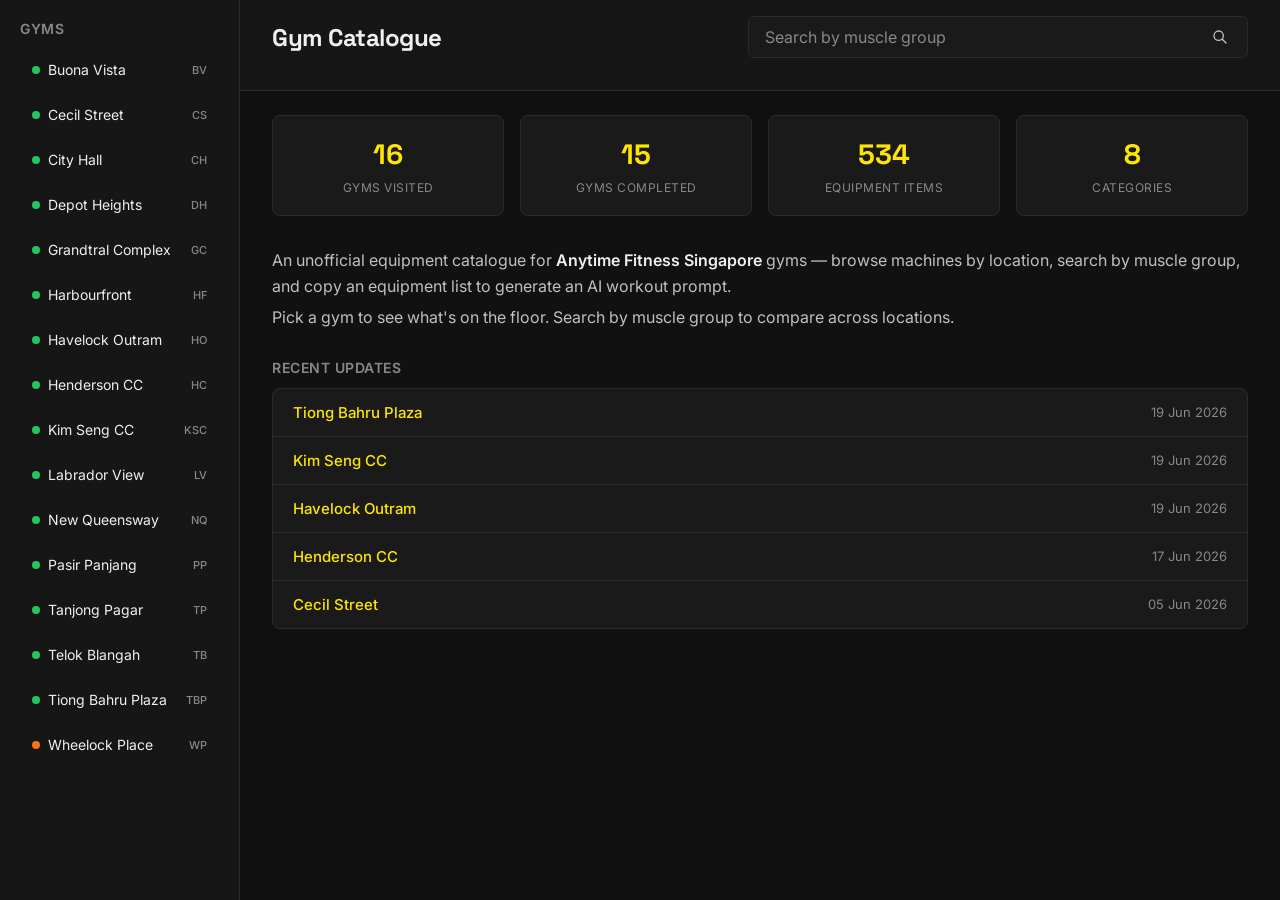
==== commit 4cb55966: "refactor: separate Deadlift Platform to ?equipment=Deadlift_Platform" ====
--- a/index.html
+++ b/index.html
@@ -253,6 +253,9 @@
       // Back extension machines
       "Back Extension": "Back Extension",
       "Back Extension Bench": "Back Extension",
+
+      // Deadlift platform
+      "Deadlift Platform": "Deadlift Platform",
 
       // Lateral raise machines
       "Lateral Raise": "Lateral Raise",
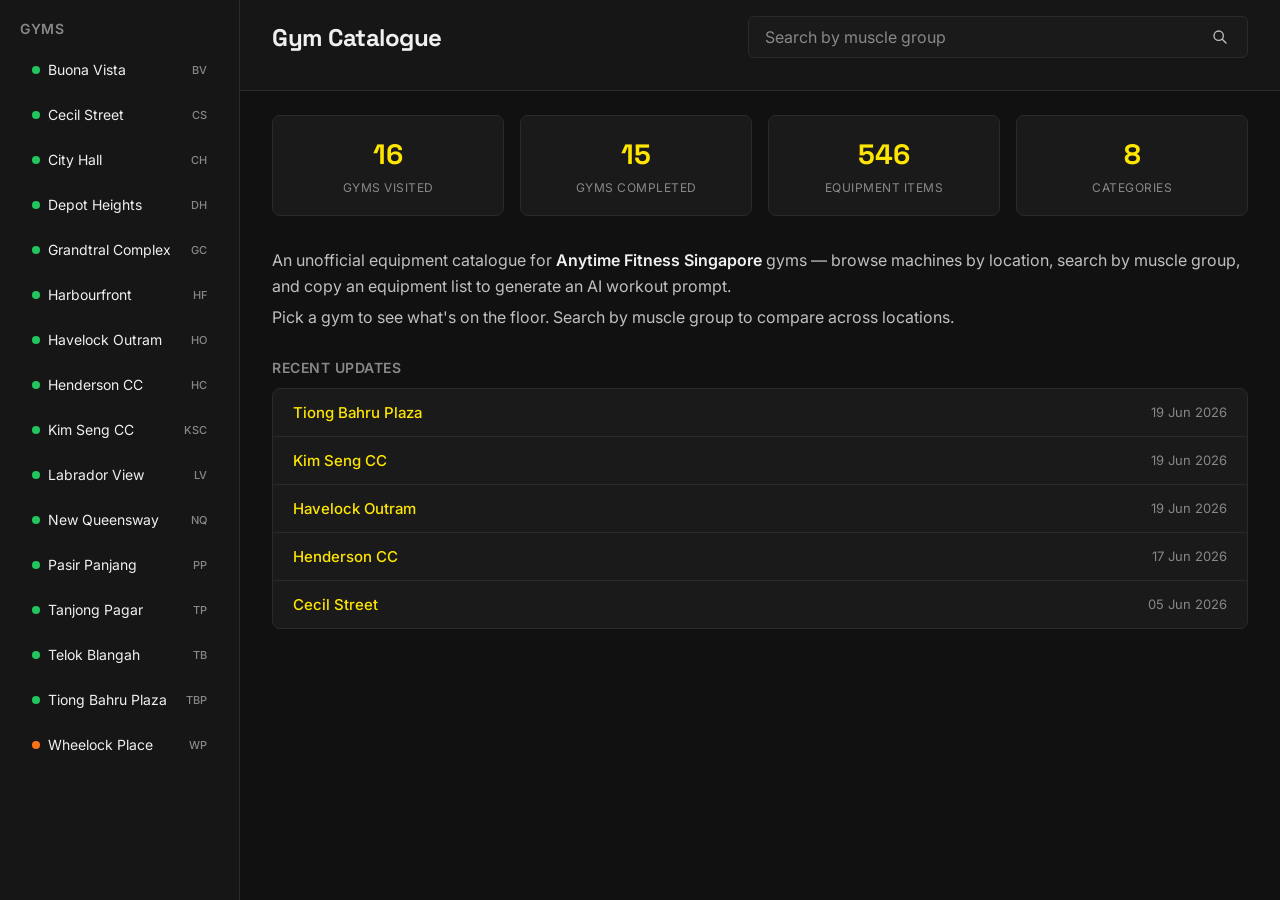
==== commit 721a0acc: "refactor: separate Smith Machine to ?equipment=Smith_Machine" ====
--- a/index.html
+++ b/index.html
@@ -253,6 +253,9 @@
       // Back extension machines
       "Back Extension": "Back Extension",
       "Back Extension Bench": "Back Extension",
+
+      // Smith machine
+      "Smith Machine": "Smith Machine",
 
       // Deadlift platform
       "Deadlift Platform": "Deadlift Platform",
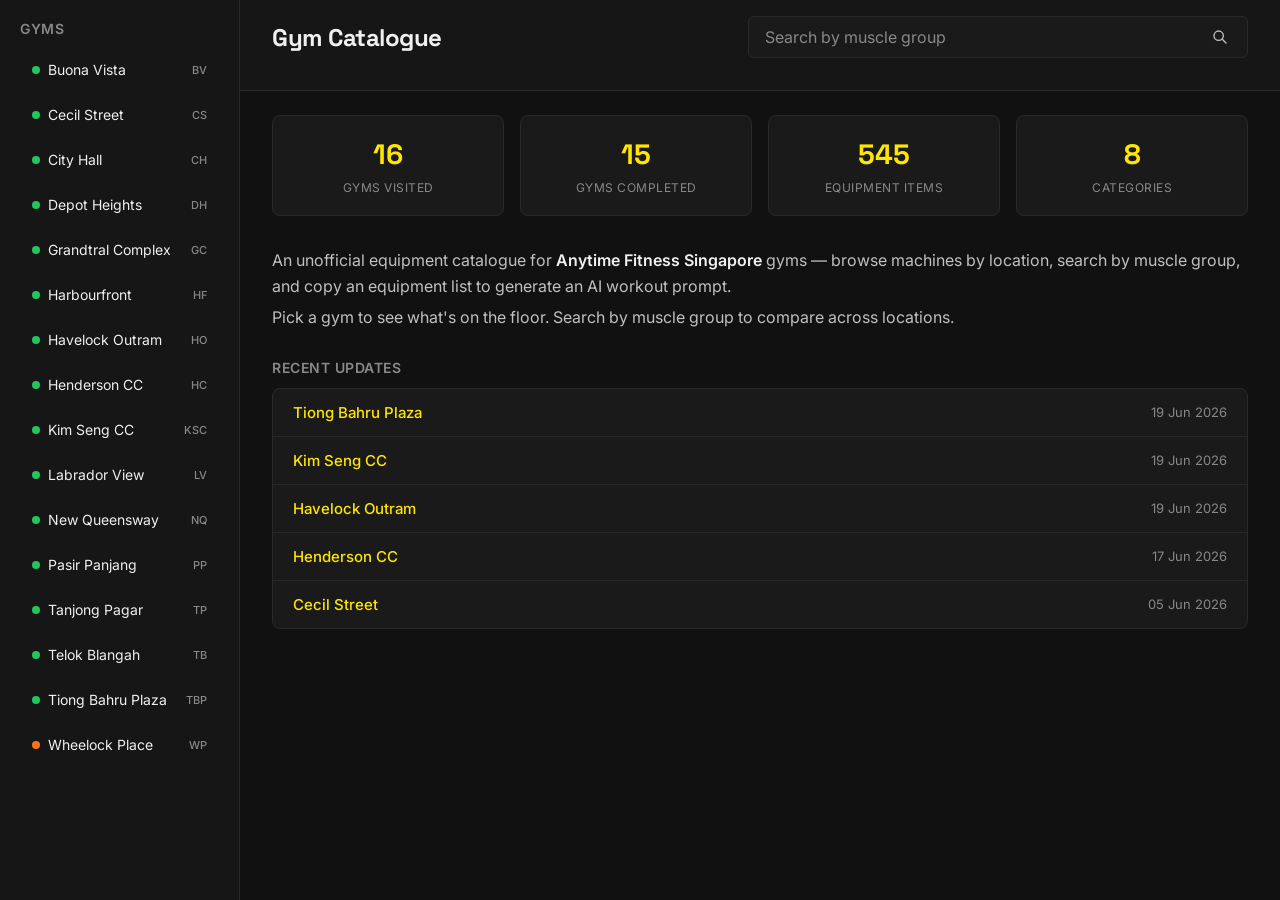
==== commit 406e3837: "refactor: consolidate all bike equipment to ?equipment=Bike" ====
--- a/index.html
+++ b/index.html
@@ -161,6 +161,33 @@
     });
 
     const machineTypeMap = {
+      // Bike machines
+      "Bike": "Bike",
+      "Airdyne2": "Bike",
+      "Airdyne": "Bike",
+      "Assault Bike Pro": "Bike",
+      "Assault Air Bike": "Bike",
+      "Lifecycle Bike": "Bike",
+      "LifeCycle": "Bike",
+      "Life Fitness Bike": "Bike",
+      "Life Fitness Lifecycle Bike": "Bike",
+      "Life Fitness Seated Bike": "Bike",
+      "Life Fitness Stationary Bike": "Bike",
+      "Torque Air Bike": "Bike",
+      "Air Bike": "Bike",
+      "Stationary Bike": "Bike",
+      "Seated Bike": "Bike",
+      "Spin Bike": "Bike",
+      "Matrix Seated Bike": "Bike",
+      "Matrix Spin Bike": "Bike",
+      "Les Mills Stages Bike": "Bike",
+      "Precor Stationary Bike": "Bike",
+      "Precor Recumbent Bike": "Bike",
+      "Precor Upright Bike": "Bike",
+      "BikeErg": "Bike",
+      "Concept2 BikeErg": "Bike",
+      "Echo Bike": "Bike",
+
       // Chest machines
       "Chest Press": "Chest Press",
       "Machine Chest Press": "Chest Press",
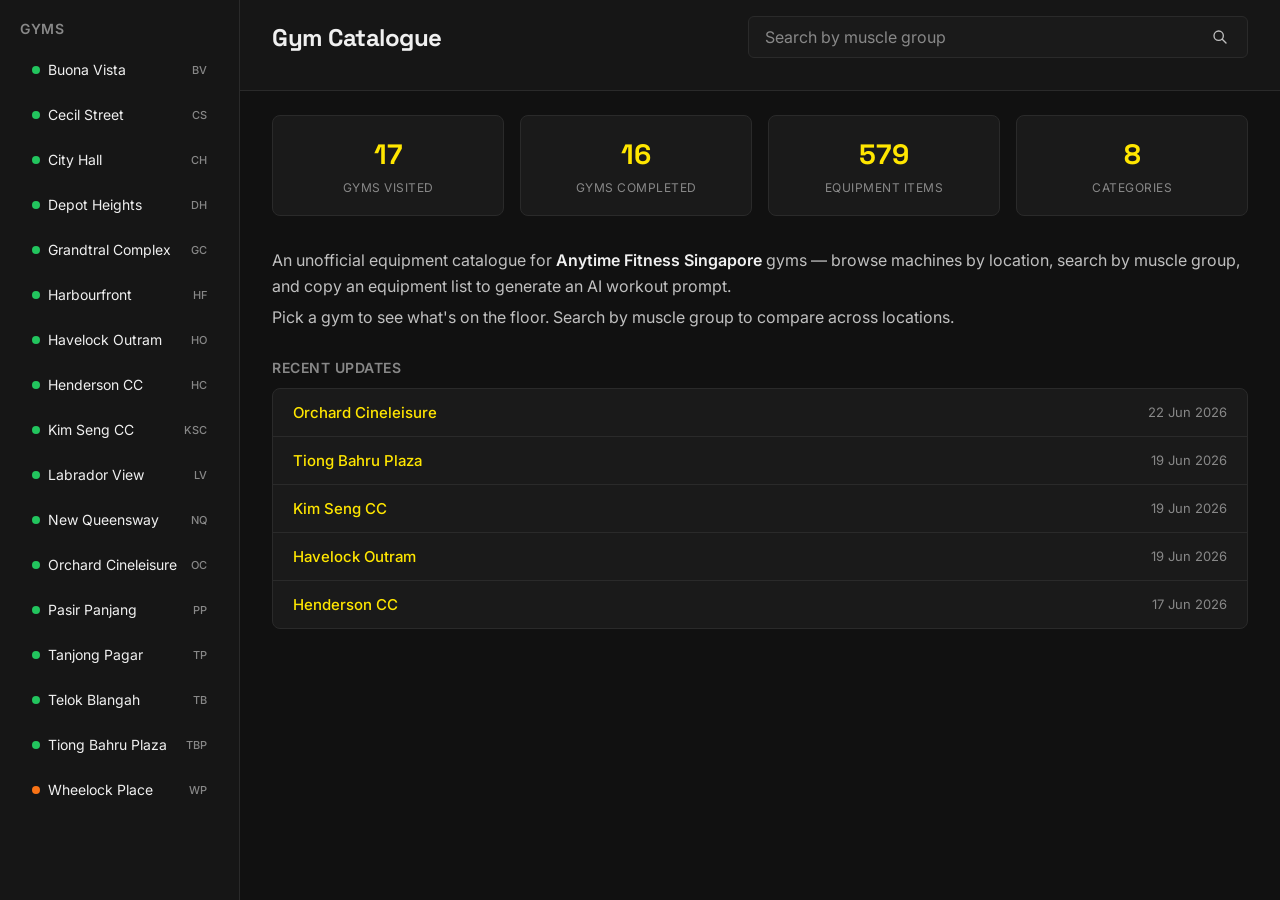
==== commit 77121825: "feat: add AF Orchard Cineleisure — 22 Jun 2026" ====
--- a/index.html
+++ b/index.html
@@ -146,6 +146,7 @@
       'Henderson CC': 'HC',
       'Havelock Outram': 'HO',
       'Kim Seng CC': 'KSC',
+      'Orchard Cineleisure': 'OC',
       'Labrador View': 'LV',
       'New Queensway': 'NQ',
       'Pasir Panjang': 'PP',
@@ -167,26 +168,24 @@
       "Airdyne": "Bike",
       "Assault Bike Pro": "Bike",
       "Assault Air Bike": "Bike",
+      "Bike Pro": "Bike",
       "Lifecycle Bike": "Bike",
       "LifeCycle": "Bike",
-      "Life Fitness Bike": "Bike",
-      "Life Fitness Lifecycle Bike": "Bike",
-      "Life Fitness Seated Bike": "Bike",
-      "Life Fitness Stationary Bike": "Bike",
-      "Torque Air Bike": "Bike",
+      "Stages Bike": "Bike",
+      "Solo": "Bike",
       "Air Bike": "Bike",
       "Stationary Bike": "Bike",
       "Seated Bike": "Bike",
       "Spin Bike": "Bike",
-      "Matrix Seated Bike": "Bike",
-      "Matrix Spin Bike": "Bike",
-      "Les Mills Stages Bike": "Bike",
-      "Precor Stationary Bike": "Bike",
-      "Precor Recumbent Bike": "Bike",
-      "Precor Upright Bike": "Bike",
       "BikeErg": "Bike",
-      "Concept2 BikeErg": "Bike",
       "Echo Bike": "Bike",
+
+      // Rowers
+      "Rower": "Rower",
+      "RowErg": "Rower",
+      "Rower Elite": "Rower",
+      "AssaultRower Pro": "Rower",
+      "Air Rower": "Rower",
 
       // Chest machines
       "Chest Press": "Chest Press",
